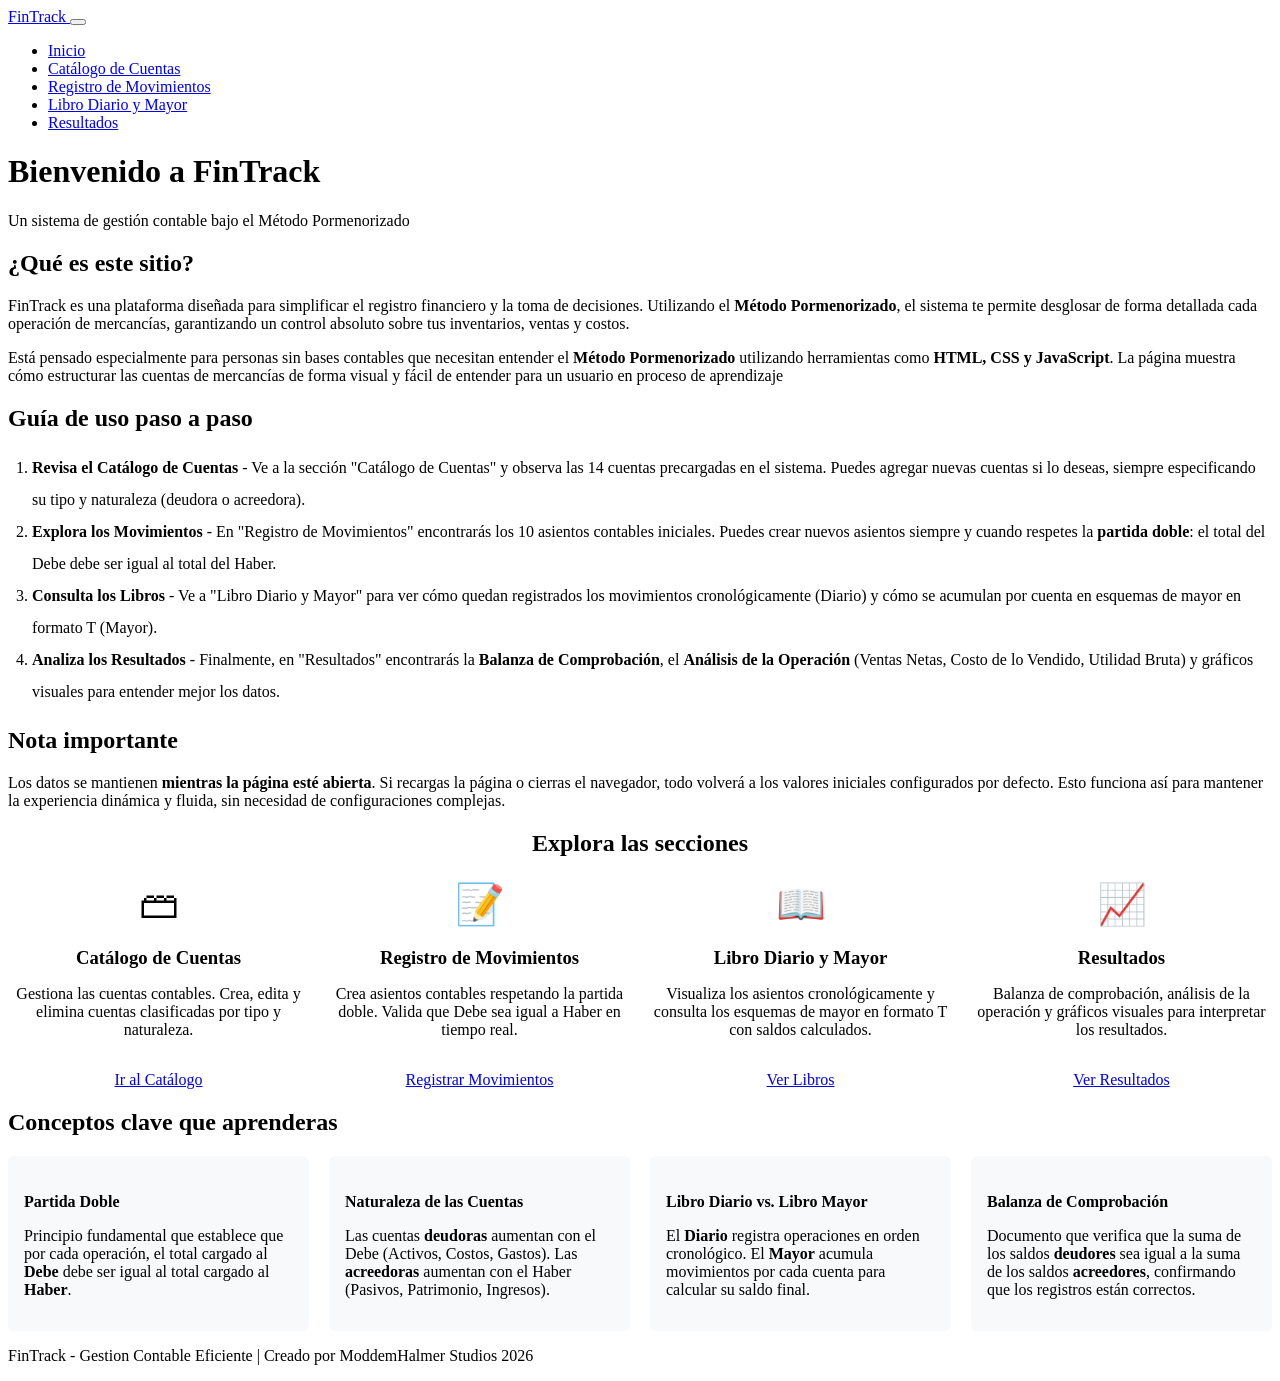
==== index.html @ 8441201b "ya lo puse mald brandon" ====
<!DOCTYPE html>
<html lang="es">
<head>
    <meta charset="UTF-8">
    <meta name="viewport" content="width=device-width, initial-scale=1.0">
    <title>FinTrack - Gestion Contable Eficiente</title>
    
    <!-- 
        Estilos base que se aplican a todas las páginas.
        principal.css contiene las variables de color, tipografía, navegación,
        botones, tablas, formularios y utilidades generales.
    -->
    <link rel="stylesheet" href="estilos/principal.css">
</head>
<body>
    
    <!-- 
        =============================================================================
        NAVEGACIÓN PRINCIPAL
        =============================================================================
        Barra fija en la parte superior. Se repite en todas las páginas.
        El enlace activo se resalta automáticamente con JavaScript.
    -->
    <nav class="navegacion-principal">
        <div class="contenedor-navegacion">
            <!-- Título o logo del sitio -->
            <a href="index.html" class="titulo-navegacion">
                FinTrack
            </a>
            
            <!-- Botón menú hamburguesa (solo visible en móviles) -->
            <button id="boton-menu-hamburguesa" class="boton-menu-hamburguesa" aria-label="Abrir menú de navegación">
                <span class="linea"></span>
                <span class="linea"></span>
                <span class="linea"></span>
            </button>
            
            <!-- Lista de enlaces a las secciones del sitio -->
            <ul id="lista-navegacion" class="lista-navegacion">
                <li class="elemento-navegacion">
                    <a href="index.html" class="enlace-navegacion">Inicio</a>
                </li>
                <li class="elemento-navegacion">
                    <a href="paginas/cuentas.html" class="enlace-navegacion">Catálogo de Cuentas</a>
                </li>
                <li class="elemento-navegacion">
                    <a href="paginas/movimientos.html" class="enlace-navegacion">Registro de Movimientos</a>
                </li>
                <li class="elemento-navegacion">
                    <a href="paginas/libros.html" class="enlace-navegacion">Libro Diario y Mayor</a>
                </li>
                <li class="elemento-navegacion">
                    <a href="paginas/resultados.html" class="enlace-navegacion">Resultados</a>
                </li>
            </ul>
        </div>
    </nav>
    
    <!-- 
        =============================================================================
        CONTENIDO PRINCIPAL
        =============================================================================
    -->
    <main class="contenido-principal">
        <div class="contenedor">
            
            <!-- 
                Encabezado de bienvenida con título y subtítulo descriptivo
            -->
            <header class="encabezado-pagina">
                <h1 class="titulo-principal">Bienvenido a FinTrack</h1>
                <p class="subtitulo-principal">Un sistema de gestión contable bajo el Método Pormenorizado</p>
            </header>
            
            <!-- 
                =============================================================================
                SECCIÓN: DESCRIPCIÓN DEL SITIO
                =============================================================================
                Explicamos qué es esta herramienta y para quién está pensada.
            -->
            <section class="tarjeta margen-inferior">
                <h2 class="titulo-tarjeta">¿Qué es este sitio?</h2>
                <p>
                    FinTrack es una plataforma diseñada para simplificar el registro financiero y la toma de decisiones.
                    Utilizando el <strong>Método Pormenorizado</strong>, el sistema te permite desglosar de forma detallada cada operación de mercancías,
                    garantizando un control absoluto sobre tus inventarios, ventas y costos.
                </p>
                <p style="margin-top: 12px;">
                    Está pensado especialmente para personas sin bases contables que necesitan entender el <strong>Método Pormenorizado</strong> utilizando herramientas como
                    <strong>HTML, CSS y JavaScript</strong>. La página muestra cómo estructurar las cuentas de mercancías de forma visual y fácil de entender para un usuario en proceso de aprendizaje
                </p>
            </section>
            
            <!-- 
                =============================================================================
                SECCIÓN: GUÍA DE USO PASO A PASO
                =============================================================================
                Instrucciones numeradas para que el estudiante sepa por dónde empezar.
            -->
            <section class="tarjeta margen-inferior">
                <h2 class="titulo-tarjeta">Guía de uso paso a paso</h2>
                
                <ol style="padding-left: 24px; line-height: 2;">
                    <li>
                        <strong>Revisa el Catálogo de Cuentas</strong> - Ve a la sección 
                        "Catálogo de Cuentas" y observa las 14 cuentas precargadas en el sistema. 
                        Puedes agregar nuevas cuentas si lo deseas, siempre especificando su tipo 
                        y naturaleza (deudora o acreedora).
                    </li>
                    <li>
                        <strong>Explora los Movimientos</strong> - En "Registro de Movimientos" 
                        encontrarás los 10 asientos contables iniciales. Puedes crear nuevos 
                        asientos siempre y cuando respetes la <strong>partida doble</strong>: 
                        el total del Debe debe ser igual al total del Haber.
                    </li>
                    <li>
                        <strong>Consulta los Libros</strong> - Ve a "Libro Diario y Mayor" para 
                        ver cómo quedan registrados los movimientos cronológicamente (Diario) y 
                        cómo se acumulan por cuenta en esquemas de mayor en formato T (Mayor).
                    </li>
                    <li>
                        <strong>Analiza los Resultados</strong> - Finalmente, en "Resultados" 
                        encontrarás la <strong>Balanza de Comprobación</strong>, el 
                        <strong>Análisis de la Operación</strong> (Ventas Netas, Costo de lo 
                        Vendido, Utilidad Bruta) y gráficos visuales para entender mejor los datos.
                    </li>
                </ol>
            </section>
            
            <!-- 
                =============================================================================
                SECCIÓN: NOTA IMPORTANTE
                =============================================================================
                Avisamos que los datos no se guardan permanentemente.
            -->
            <section class="tarjeta margen-inferior" style="border-left: 4px solid var(--color-acento);">
                <h2 class="titulo-tarjeta">Nota importante</h2>
                <p>
                    Los datos se mantienen <strong>mientras la página esté abierta</strong>. 
                    Si recargas la página o cierras el navegador, todo volverá a los valores 
                    iniciales configurados por defecto. Esto funciona así para mantener la 
                    experiencia dinámica y fluida, sin necesidad de configuraciones complejas.
                </p>
            </section>
            
            <!-- 
                =============================================================================
                SECCIÓN: TARJETAS INFORMATIVAS DE CADA SECCIÓN
                =============================================================================
                Cuatro tarjetas que resumen qué hace cada página del sitio.
                Usamos caracteres simples como "iconos" (no emojis).
            -->
            <section class="margen-inferior">
                <h2 class="titulo-tarjeta" style="text-align: center; margin-bottom: 24px;">Explora las secciones</h2>
                
                <div style="display: grid; grid-template-columns: repeat(auto-fit, minmax(260px, 1fr)); gap: 20px;">
                    
                    <!-- Tarjeta: Catálogo de Cuentas -->
                    <article class="tarjeta" style="text-align: center;">
                        <div style="font-size: 40px; color: var(--color-principal); margin-bottom: 12px;">
                            &#128451;
                        </div>
                        <h3 style="color: var(--color-principal); margin-bottom: 8px;">Catálogo de Cuentas</h3>
                        <p style="color: var(--texto-secundario); font-size: var(--tamano-pequeno);">
                            Gestiona las cuentas contables. Crea, edita y elimina cuentas 
                            clasificadas por tipo y naturaleza.
                        </p>
                        <a href="paginas/cuentas.html" class="boton boton-primario" style="margin-top: 16px; display: inline-block;">
                            Ir al Catálogo
                        </a>
                    </article>
                    
                    <!-- Tarjeta: Registro de Movimientos -->
                    <article class="tarjeta" style="text-align: center;">
                        <div style="font-size: 40px; color: var(--color-acento); margin-bottom: 12px;">
                            &#128221;
                        </div>
                        <h3 style="color: var(--color-principal); margin-bottom: 8px;">Registro de Movimientos</h3>
                        <p style="color: var(--texto-secundario); font-size: var(--tamano-pequeno);">
                            Crea asientos contables respetando la partida doble. 
                            Valida que Debe sea igual a Haber en tiempo real.
                        </p>
                        <a href="paginas/movimientos.html" class="boton boton-acento" style="margin-top: 16px; display: inline-block;">
                            Registrar Movimientos
                        </a>
                    </article>
                    
                    <!-- Tarjeta: Libro Diario y Mayor -->
                    <article class="tarjeta" style="text-align: center;">
                        <div style="font-size: 40px; color: var(--color-secundario); margin-bottom: 12px;">
                            &#128214;
                        </div>
                        <h3 style="color: var(--color-principal); margin-bottom: 8px;">Libro Diario y Mayor</h3>
                        <p style="color: var(--texto-secundario); font-size: var(--tamano-pequeno);">
                            Visualiza los asientos cronológicamente y consulta los 
                            esquemas de mayor en formato T con saldos calculados.
                        </p>
                        <a href="paginas/libros.html" class="boton boton-secundario" style="margin-top: 16px; display: inline-block;">
                            Ver Libros
                        </a>
                    </article>
                    
                    <!-- Tarjeta: Resultados -->
                    <article class="tarjeta" style="text-align: center;">
                        <div style="font-size: 40px; color: #9b59b6; margin-bottom: 12px;">
                            &#128200;
                        </div>
                        <h3 style="color: var(--color-principal); margin-bottom: 8px;">Resultados</h3>
                        <p style="color: var(--texto-secundario); font-size: var(--tamano-pequeno);">
                            Balanza de comprobación, análisis de la operación y 
                            gráficos visuales para interpretar los resultados.
                        </p>
                        <a href="paginas/resultados.html" class="boton boton-primario" style="margin-top: 16px; display: inline-block;">
                            Ver Resultados
                        </a>
                    </article>
                    
                </div>
            </section>
            
            <!-- 
                =============================================================================
                SECCIÓN: CONCEPTOS CLAVE
                =============================================================================
                Breve repaso de conceptos contables fundamentales.
            -->
            <section class="tarjeta margen-inferior">
                <h2 class="titulo-tarjeta">Conceptos clave que aprenderas</h2>
                
                <div style="display: grid; grid-template-columns: repeat(auto-fit, minmax(300px, 1fr)); gap: 20px; margin-top: 16px;">
                    
                    <div style="padding: 16px; background-color: #f8f9fa; border-radius: 6px;">
                        <h4 style="color: var(--color-principal); margin-bottom: 8px;">Partida Doble</h4>
                        <p style="font-size: var(--tamano-pequeno); color: var(--texto-secundario);">
                            Principio fundamental que establece que por cada operación, 
                            el total cargado al <strong>Debe</strong> debe ser igual al 
                            total cargado al <strong>Haber</strong>.
                        </p>
                    </div>
                    
                    <div style="padding: 16px; background-color: #f8f9fa; border-radius: 6px;">
                        <h4 style="color: var(--color-principal); margin-bottom: 8px;">Naturaleza de las Cuentas</h4>
                        <p style="font-size: var(--tamano-pequeno); color: var(--texto-secundario);">
                            Las cuentas <strong>deudoras</strong> aumentan con el Debe 
                            (Activos, Costos, Gastos). Las <strong>acreedoras</strong> aumentan 
                            con el Haber (Pasivos, Patrimonio, Ingresos).
                        </p>
                    </div>
                    
                    <div style="padding: 16px; background-color: #f8f9fa; border-radius: 6px;">
                        <h4 style="color: var(--color-principal); margin-bottom: 8px;">Libro Diario vs. Libro Mayor</h4>
                        <p style="font-size: var(--tamano-pequeno); color: var(--texto-secundario);">
                            El <strong>Diario</strong> registra operaciones en orden cronológico. 
                            El <strong>Mayor</strong> acumula movimientos por cada cuenta para 
                            calcular su saldo final.
                        </p>
                    </div>
                    
                    <div style="padding: 16px; background-color: #f8f9fa; border-radius: 6px;">
                        <h4 style="color: var(--color-principal); margin-bottom: 8px;">Balanza de Comprobación</h4>
                        <p style="font-size: var(--tamano-pequeno); color: var(--texto-secundario);">
                            Documento que verifica que la suma de los saldos <strong>deudores</strong> 
                            sea igual a la suma de los saldos <strong>acreedores</strong>, 
                            confirmando que los registros están correctos.
                        </p>
                    </div>
                    
                </div>
            </section>
            
        </div>
    </main>
    
    <!-- 
        =============================================================================
        PIE DE PÁGINA
        =============================================================================
        Se repite en todas las páginas. Muestra el año actual.
    -->
    <footer class="pie-pagina">
        <p class="texto-pie">
            FinTrack - Gestion Contable Eficiente
            | Creado por ModdemHalmer Studios
            <span id="anio-actual">2026</span>
        </p>
    </footer>
    
    <!-- 
        =============================================================================
        SCRIPTS
        =============================================================================
        Cargamos primero los datos, luego las funciones compartidas.
        En index.html no necesitamos scripts específicos de página.
    -->
    <script src="scripts/datos.js"></script>
    <script src="scripts/principal.js"></script>
    
    <!-- 
        Script inline para establecer el año actual en el pie de página.
        Es una funcionalidad simple que no amerita un archivo separado.
    -->
    <script>
        // Actualizamos el año en el pie de página automáticamente
        document.getElementById('anio-actual').textContent = new Date().getFullYear();
    </script>
    
</body>
</html>
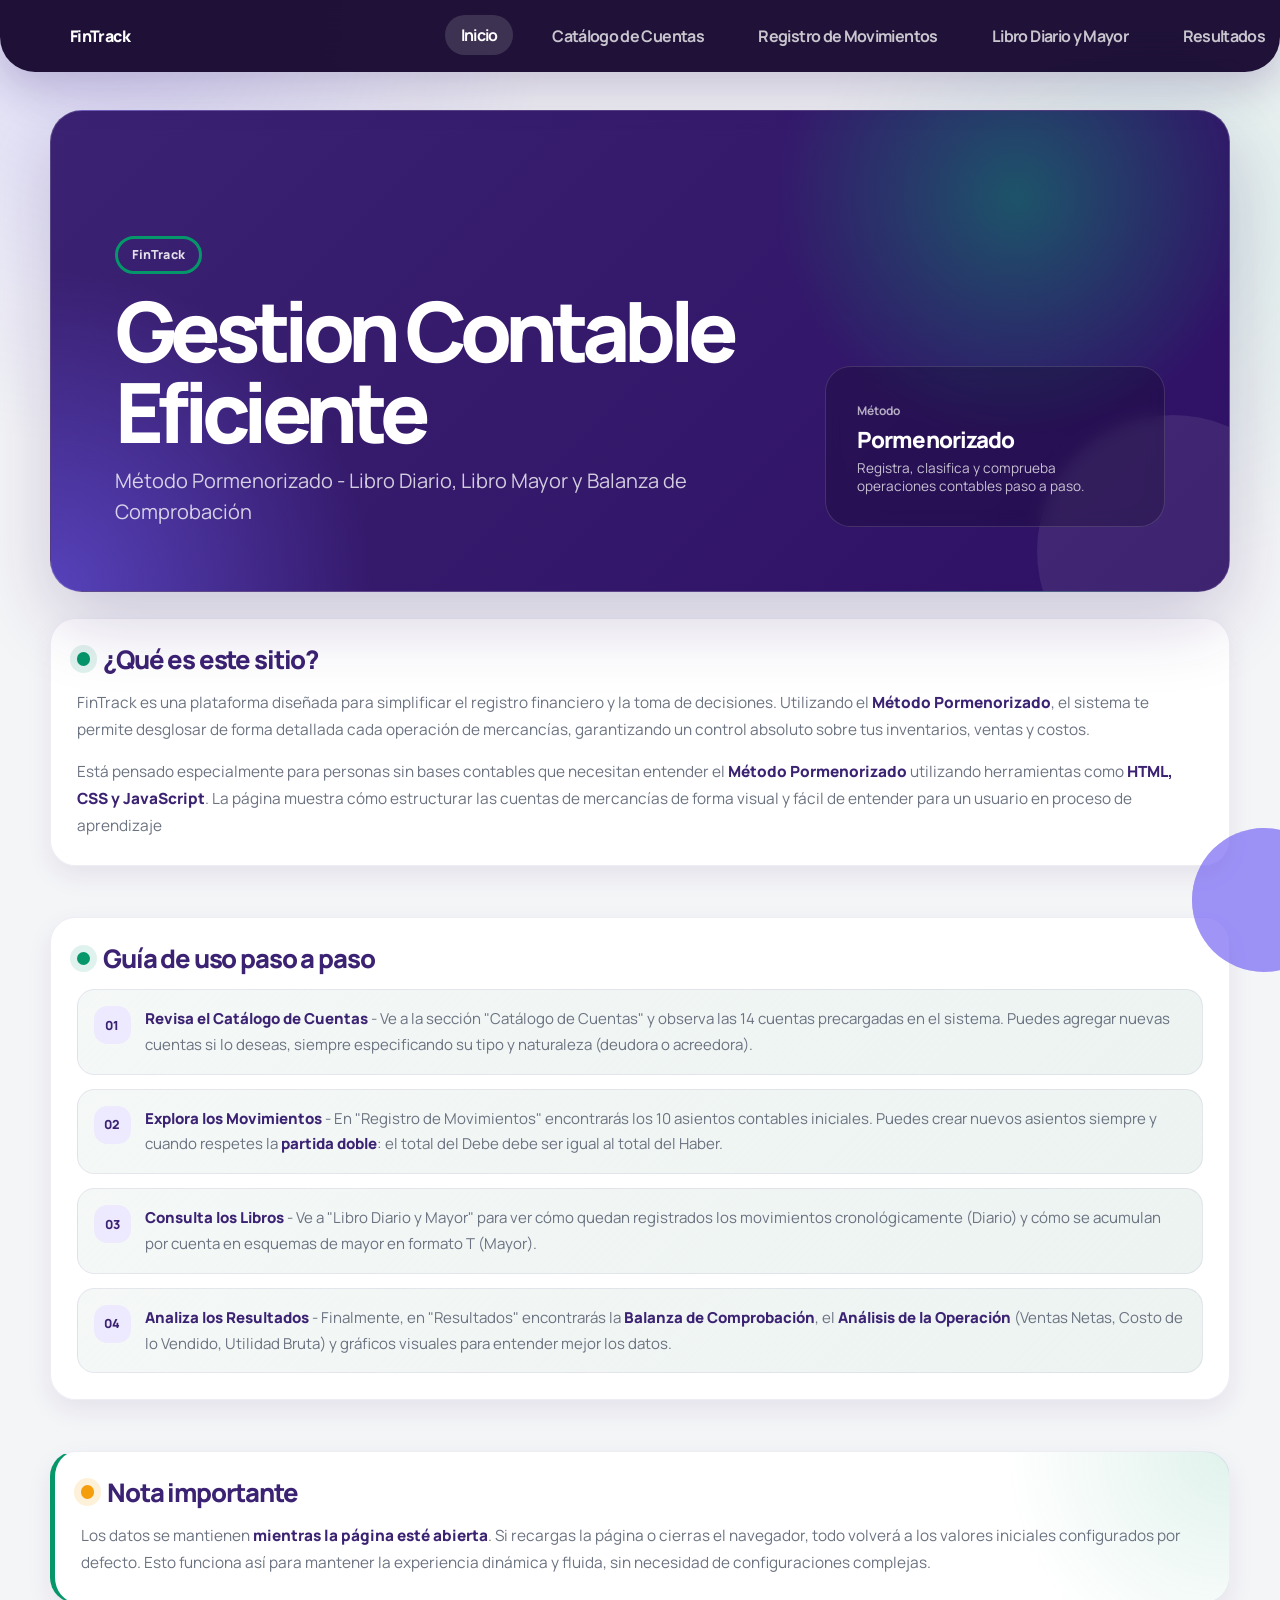
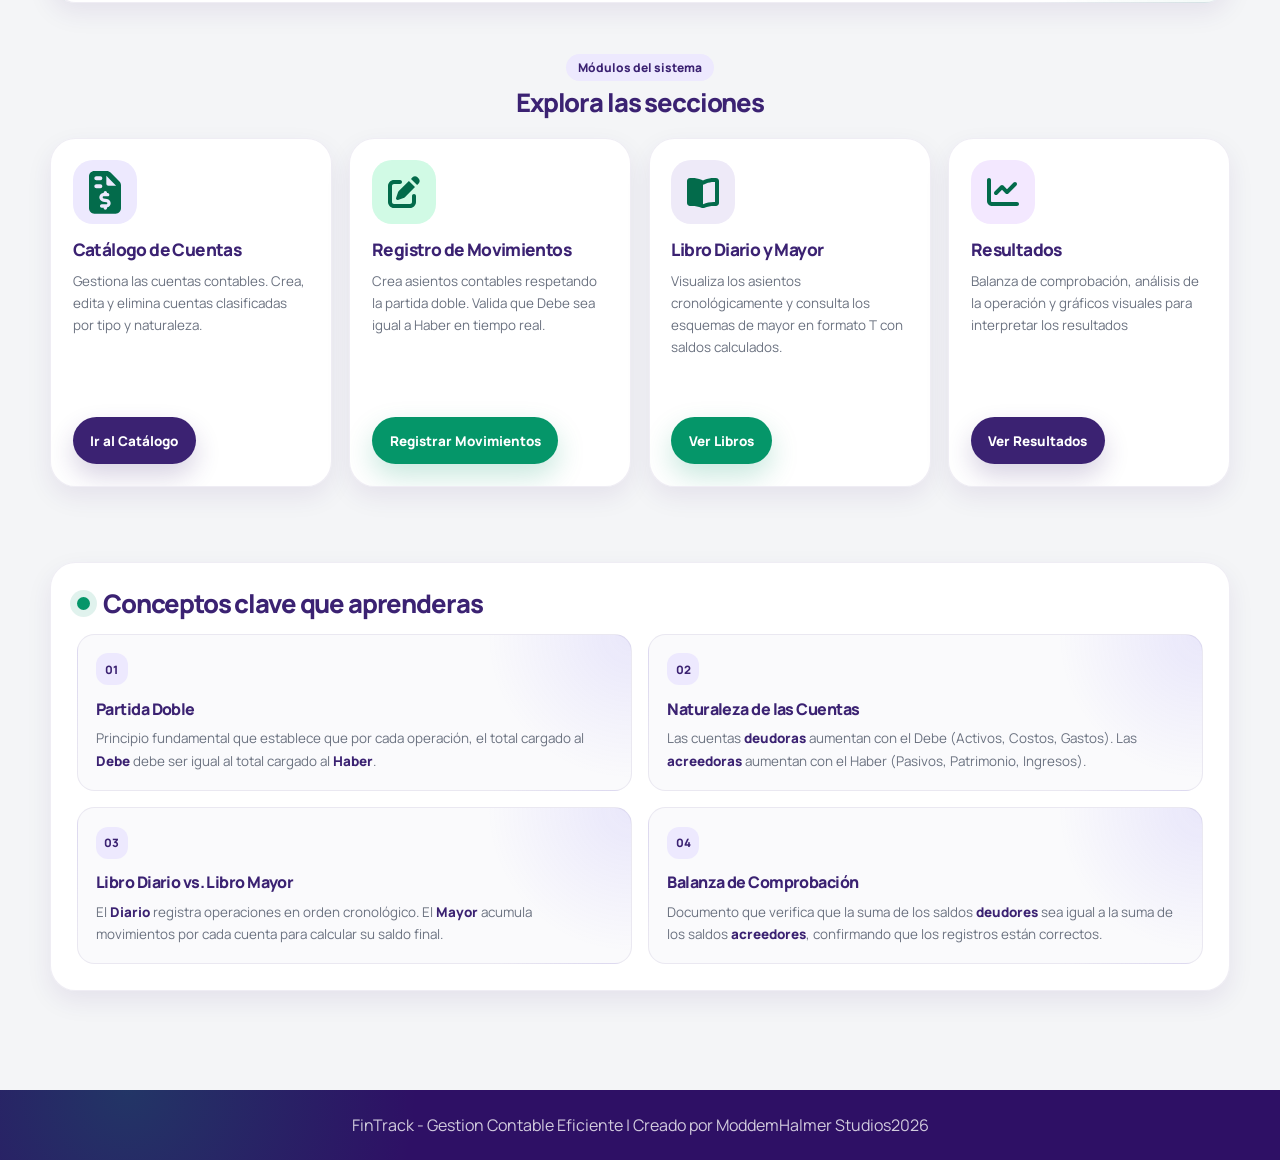
==== commit 591022c0: "arreglando coso" ====
--- a/index.html
+++ b/index.html
@@ -3,122 +3,127 @@
 <head>
     <meta charset="UTF-8">
     <meta name="viewport" content="width=device-width, initial-scale=1.0">
-    <title>FinTrack - Gestion Contable Eficiente</title>
-    
-    <!-- 
-        Estilos base que se aplican a todas las páginas.
-        principal.css contiene las variables de color, tipografía, navegación,
-        botones, tablas, formularios y utilidades generales.
-    -->
-    <link rel="stylesheet" href="estilos/principal.css">
+    <title>FinTrack - Método Pormenorizado</title>
+
+    <link rel="stylesheet" href="./src/styles/principal.css">
+    <link rel="stylesheet" href="./src/styles/index.css">
 </head>
+
 <body>
-    
-    <!-- 
-        =============================================================================
-        NAVEGACIÓN PRINCIPAL
-        =============================================================================
-        Barra fija en la parte superior. Se repite en todas las páginas.
-        El enlace activo se resalta automáticamente con JavaScript.
-    -->
-    <nav class="navegacion-principal">
-        <div class="contenedor-navegacion">
-            <!-- Título o logo del sitio -->
-            <a href="index.html" class="titulo-navegacion">
+    <nav class="navegacion-principal navegacion-principal--index">
+        <div class="contenedor-navegacion index-nav">
+            <a href="./index.html" class="titulo-navegacion index-nav">
                 FinTrack
             </a>
-            
-            <!-- Botón menú hamburguesa (solo visible en móviles) -->
-            <button id="boton-menu-hamburguesa" class="boton-menu-hamburguesa" aria-label="Abrir menú de navegación">
-                <span class="linea"></span>
-                <span class="linea"></span>
-                <span class="linea"></span>
+
+            <button
+                id="boton-menu-hamburguesa"
+                class="boton-menu-hamburguesa index-nav__toggle"
+                type="button"
+                aria-label="Abrir menú de navegación"
+            >
             </button>
-            
-            <!-- Lista de enlaces a las secciones del sitio -->
-            <ul id="lista-navegacion" class="lista-navegacion">
-                <li class="elemento-navegacion">
-                    <a href="index.html" class="enlace-navegacion">Inicio</a>
-                </li>
-                <li class="elemento-navegacion">
-                    <a href="paginas/cuentas.html" class="enlace-navegacion">Catálogo de Cuentas</a>
-                </li>
-                <li class="elemento-navegacion">
-                    <a href="paginas/movimientos.html" class="enlace-navegacion">Registro de Movimientos</a>
-                </li>
-                <li class="elemento-navegacion">
-                    <a href="paginas/libros.html" class="enlace-navegacion">Libro Diario y Mayor</a>
-                </li>
-                <li class="elemento-navegacion">
-                    <a href="paginas/resultados.html" class="enlace-navegacion">Resultados</a>
+
+            <ul id="lista-navegacion" class="lista-navegacion index-nav__list">
+                <li class="elemento-navegacion index-nav__item">
+                    <a href="./index.html" class="enlace-navegacion index-nav__link activo">Inicio</a>
+                </li>
+
+                <li class="elemento-navegacion index-nav__item">
+                    <a href="./src/pages/cuentas.html" class="enlace-navegacion index-nav__link">Catálogo de Cuentas</a>
+                </li>
+
+                <li class="elemento-navegacion index-nav__item">
+                    <a href="./src/pages/movimientos.html" class="enlace-navegacion index-nav__link">Registro de Movimientos</a>
+                </li>
+
+                <li class="elemento-navegacion index-nav__item">
+                    <a href="./src/pages/libros.html" class="enlace-navegacion index-nav__link">Libro Diario y Mayor</a>
+                </li>
+
+                <li class="elemento-navegacion index-nav__item">
+                    <a href="./src/pages/resultados.html" class="enlace-navegacion index-nav__link">Resultados</a>
                 </li>
             </ul>
         </div>
     </nav>
-    
-    <!-- 
-        =============================================================================
-        CONTENIDO PRINCIPAL
-        =============================================================================
-    -->
-    <main class="contenido-principal">
-        <div class="contenedor">
-            
-            <!-- 
-                Encabezado de bienvenida con título y subtítulo descriptivo
-            -->
-            <header class="encabezado-pagina">
-                <h1 class="titulo-principal">Bienvenido a FinTrack</h1>
-                <p class="subtitulo-principal">Un sistema de gestión contable bajo el Método Pormenorizado</p>
+    <!-- <nav class="navegacion-secundaria ">
+    </nav> -->
+
+    <main class="contenido-principal index-main">
+        <div class="contenedor index-container">
+
+            <header class="encabezado-pagina index-hero">
+                <div class="index-hero__content">
+                    <span class="index-hero__eyebrow">FinTrack</span>
+
+                    <h1 class="titulo-principal index-hero__title">
+                        Gestion Contable Eficiente
+                    </h1>
+
+                    <p class="subtitulo-principal index-hero__subtitle">
+                        Método Pormenorizado - Libro Diario, Libro Mayor y Balanza de Comprobación
+                    </p>
+                </div>
+
+                <aside class="index-hero__panel" aria-label="Resumen del sistema">
+                    <span class="index-hero__panel-label">Método</span>
+                    <strong class="index-hero__panel-title">Pormenorizado</strong>
+                    <p class="index-hero__panel-text">
+                        Registra, clasifica y comprueba operaciones contables paso a paso.
+                    </p>
+                </aside>
             </header>
-            
-            <!-- 
-                =============================================================================
-                SECCIÓN: DESCRIPCIÓN DEL SITIO
-                =============================================================================
-                Explicamos qué es esta herramienta y para quién está pensada.
-            -->
-            <section class="tarjeta margen-inferior">
-                <h2 class="titulo-tarjeta">¿Qué es este sitio?</h2>
-                <p>
-                    FinTrack es una plataforma diseñada para simplificar el registro financiero y la toma de decisiones.
-                    Utilizando el <strong>Método Pormenorizado</strong>, el sistema te permite desglosar de forma detallada cada operación de mercancías,
-                    garantizando un control absoluto sobre tus inventarios, ventas y costos.
-                </p>
-                <p style="margin-top: 12px;">
-                    Está pensado especialmente para personas sin bases contables que necesitan entender el <strong>Método Pormenorizado</strong> utilizando herramientas como
+
+            <section class="tarjeta margen-inferior index-card index-intro" aria-labelledby="titulo-intro">
+                <div class="index-card__header">
+                    <span class="index-card__marker"></span>
+                    <h2 id="titulo-intro" class="titulo-tarjeta index-card__title">¿Qué es este sitio?</h2>
+                </div>
+
+                <div class="index-card__body index-intro__body">
+                    <p class="index-text">
+                        FinTrack es una plataforma diseñada para simplificar el registro financiero y la toma de decisiones.
+                        Utilizando el <strong>Método Pormenorizado</strong>, el sistema te permite desglosar de forma detallada cada operación de mercancías,
+                        garantizando un control absoluto sobre tus inventarios, ventas y costos.
+                    </p>
+
+                    <p class="index-text index-text--spaced">
+                        Está pensado especialmente para personas sin bases contables que necesitan entender el <strong>Método Pormenorizado</strong> utilizando herramientas como
                     <strong>HTML, CSS y JavaScript</strong>. La página muestra cómo estructurar las cuentas de mercancías de forma visual y fácil de entender para un usuario en proceso de aprendizaje
-                </p>
-            </section>
-            
-            <!-- 
-                =============================================================================
-                SECCIÓN: GUÍA DE USO PASO A PASO
-                =============================================================================
-                Instrucciones numeradas para que el estudiante sepa por dónde empezar.
-            -->
-            <section class="tarjeta margen-inferior">
-                <h2 class="titulo-tarjeta">Guía de uso paso a paso</h2>
-                
-                <ol style="padding-left: 24px; line-height: 2;">
-                    <li>
+                    </p>
+                </div>
+            </section>
+
+            <section class="tarjeta margen-inferior index-card index-guide" aria-labelledby="titulo-guia">
+                <div class="index-card__header">
+                    <span class="index-card__marker"></span>
+                    <h2 id="titulo-guia" class="titulo-tarjeta index-card__title">Guía de uso paso a paso</h2>
+                </div>
+
+                <ol class="index-guide__list">
+                    <li class="index-guide__item">
                         <strong>Revisa el Catálogo de Cuentas</strong> - Ve a la sección 
                         "Catálogo de Cuentas" y observa las 14 cuentas precargadas en el sistema. 
                         Puedes agregar nuevas cuentas si lo deseas, siempre especificando su tipo 
                         y naturaleza (deudora o acreedora).
                     </li>
-                    <li>
+
+                    <li class="index-guide__item">
                         <strong>Explora los Movimientos</strong> - En "Registro de Movimientos" 
                         encontrarás los 10 asientos contables iniciales. Puedes crear nuevos 
                         asientos siempre y cuando respetes la <strong>partida doble</strong>: 
                         el total del Debe debe ser igual al total del Haber.
                     </li>
-                    <li>
+                    </li>
+
+                    <li class="index-guide__item">
                         <strong>Consulta los Libros</strong> - Ve a "Libro Diario y Mayor" para 
                         ver cómo quedan registrados los movimientos cronológicamente (Diario) y 
                         cómo se acumulan por cuenta en esquemas de mayor en formato T (Mayor).
                     </li>
-                    <li>
+
+                    <li class="index-guide__item">
                         <strong>Analiza los Resultados</strong> - Finalmente, en "Resultados" 
                         encontrarás la <strong>Balanza de Comprobación</strong>, el 
                         <strong>Análisis de la Operación</strong> (Ventas Netas, Costo de lo 
@@ -126,183 +131,171 @@
                     </li>
                 </ol>
             </section>
-            
-            <!-- 
-                =============================================================================
-                SECCIÓN: NOTA IMPORTANTE
-                =============================================================================
-                Avisamos que los datos no se guardan permanentemente.
-            -->
-            <section class="tarjeta margen-inferior" style="border-left: 4px solid var(--color-acento);">
-                <h2 class="titulo-tarjeta">Nota importante</h2>
-                <p>
+
+            <section class="tarjeta margen-inferior index-card index-note" aria-labelledby="titulo-nota">
+                <div class="index-card__header">
+                    <span class="index-card__marker index-card__marker--accent"></span>
+                    <h2 id="titulo-nota" class="titulo-tarjeta index-card__title">Nota importante</h2>
+                </div>
+
+                <p class="index-text">
                     Los datos se mantienen <strong>mientras la página esté abierta</strong>. 
                     Si recargas la página o cierras el navegador, todo volverá a los valores 
                     iniciales configurados por defecto. Esto funciona así para mantener la 
                     experiencia dinámica y fluida, sin necesidad de configuraciones complejas.
                 </p>
             </section>
-            
-            <!-- 
-                =============================================================================
-                SECCIÓN: TARJETAS INFORMATIVAS DE CADA SECCIÓN
-                =============================================================================
-                Cuatro tarjetas que resumen qué hace cada página del sitio.
-                Usamos caracteres simples como "iconos" (no emojis).
-            -->
-            <section class="margen-inferior">
-                <h2 class="titulo-tarjeta" style="text-align: center; margin-bottom: 24px;">Explora las secciones</h2>
-                
-                <div style="display: grid; grid-template-columns: repeat(auto-fit, minmax(260px, 1fr)); gap: 20px;">
-                    
-                    <!-- Tarjeta: Catálogo de Cuentas -->
-                    <article class="tarjeta" style="text-align: center;">
-                        <div style="font-size: 40px; color: var(--color-principal); margin-bottom: 12px;">
-                            &#128451;
+
+            <section class="margen-inferior index-section index-explore" aria-labelledby="titulo-explora">
+                <div class="index-section__header index-section__header--center">
+                    <span class="index-section__eyebrow">Módulos del sistema</span>
+                    <h2 id="titulo-explora" class="titulo-tarjeta index-section__title">Explora las secciones</h2>
+                </div>
+
+                <div class="index-explore__grid">
+                    <article class="tarjeta index-module-card index-module-card--cuentas">
+                        <div class="index-module-card__icon index-module-card__icon--purple">
+                            <svg xmlns="http://www.w3.org/2000/svg" viewBox="0 0 384 512"><path fill="#036b4b" d="M0 64C0 28.7 28.7 0 64 0L213.5 0c17 0 33.3 6.7 45.3 18.7L365.3 125.3c12 12 18.7 28.3 18.7 45.3L384 448c0 35.3-28.7 64-64 64L64 512c-35.3 0-64-28.7-64-64L0 64zm208-5.5l0 93.5c0 13.3 10.7 24 24 24L325.5 176 208 58.5zM64 88c0 13.3 10.7 24 24 24l48 0c13.3 0 24-10.7 24-24s-10.7-24-24-24L88 64C74.7 64 64 74.7 64 88zm0 96c0 13.3 10.7 24 24 24l48 0c13.3 0 24-10.7 24-24s-10.7-24-24-24l-48 0c-13.3 0-24 10.7-24 24zm112 76l0 4c-28.8 .3-52 23.7-52 52.5 0 25.7 18.5 47.6 43.9 51.8l41.7 7c6 1 10.4 6.2 10.4 12.3 0 6.9-5.6 12.5-12.5 12.5L152 400c-11 0-20 9-20 20s9 20 20 20l24 0 0 4c0 11 9 20 20 20s20-9 20-20l0-4.7c25-4.1 44-25.7 44-51.8 0-25.7-18.5-47.6-43.9-51.8l-41.7-7c-6-1-10.4-6.2-10.4-12.3 0-6.9 5.6-12.5 12.5-12.5l47.5 0c11 0 20-9 20-20s-9-20-20-20l-8 0 0-4c0-11-9-20-20-20s-20 9-20 20z"/></svg>                       
                         </div>
-                        <h3 style="color: var(--color-principal); margin-bottom: 8px;">Catálogo de Cuentas</h3>
-                        <p style="color: var(--texto-secundario); font-size: var(--tamano-pequeno);">
-                            Gestiona las cuentas contables. Crea, edita y elimina cuentas 
+                        <h3 class="index-module-card__title">Catálogo de Cuentas</h3>
+
+                        <p class="index-module-card__text">
+                            Gestiona las cuentas contables. Crea, edita y elimina cuentas
                             clasificadas por tipo y naturaleza.
                         </p>
-                        <a href="paginas/cuentas.html" class="boton boton-primario" style="margin-top: 16px; display: inline-block;">
+
+                        <a href="./src/pages/cuentas.html" class="boton boton-primario index-module-card__button">
                             Ir al Catálogo
                         </a>
                     </article>
-                    
-                    <!-- Tarjeta: Registro de Movimientos -->
-                    <article class="tarjeta" style="text-align: center;">
-                        <div style="font-size: 40px; color: var(--color-acento); margin-bottom: 12px;">
-                            &#128221;
+
+                    <article class="tarjeta index-module-card index-module-card--movimientos">
+                        <div class="index-module-card__icon index-module-card__icon--green">
+                           <svg xmlns="http://www.w3.org/2000/svg" viewBox="0 0 512 512"><<path fill="#036b4b" d="M471.6 21.7c-21.9-21.9-57.3-21.9-79.2 0L368 46.1 465.9 144 490.3 119.6c21.9-21.9 21.9-57.3 0-79.2L471.6 21.7zm-299.2 220c-6.1 6.1-10.8 13.6-13.5 21.9l-29.6 88.8c-2.9 8.6-.6 18.1 5.8 24.6s15.9 8.7 24.6 5.8l88.8-29.6c8.2-2.7 15.7-7.4 21.9-13.5L432 177.9 334.1 80 172.4 241.7zM96 64C43 64 0 107 0 160L0 416c0 53 43 96 96 96l256 0c53 0 96-43 96-96l0-96c0-17.7-14.3-32-32-32s-32 14.3-32 32l0 96c0 17.7-14.3 32-32 32L96 448c-17.7 0-32-14.3-32-32l0-256c0-17.7 14.3-32 32-32l96 0c17.7 0 32-14.3 32-32s-14.3-32-32-32L96 64z"/></svg>
                         </div>
-                        <h3 style="color: var(--color-principal); margin-bottom: 8px;">Registro de Movimientos</h3>
-                        <p style="color: var(--texto-secundario); font-size: var(--tamano-pequeno);">
-                            Crea asientos contables respetando la partida doble. 
+
+                        <h3 class="index-module-card__title">Registro de Movimientos</h3>
+
+                        <p class="index-module-card__text">
+                            Crea asientos contables respetando la partida doble.
                             Valida que Debe sea igual a Haber en tiempo real.
                         </p>
-                        <a href="paginas/movimientos.html" class="boton boton-acento" style="margin-top: 16px; display: inline-block;">
+
+                        <a href="./src/pages/movimientos.html" class="boton boton-acento index-module-card__button">
                             Registrar Movimientos
                         </a>
                     </article>
-                    
-                    <!-- Tarjeta: Libro Diario y Mayor -->
-                    <article class="tarjeta" style="text-align: center;">
-                        <div style="font-size: 40px; color: var(--color-secundario); margin-bottom: 12px;">
-                            &#128214;
+
+                    <article class="tarjeta index-module-card index-module-card--libros">
+                        <div class="index-module-card__icon index-module-card__icon--dark">
+                            <svg xmlns="http://www.w3.org/2000/svg" viewBox="0 0 512 512"><path fill="#036b4b" d="M256 141.3l0 309.3 .5-.2C311.1 427.7 369.7 416 428.8 416l19.2 0 0-320-19.2 0c-42.2 0-84.1 8.4-123.1 24.6-16.8 7-33.4 13.9-49.7 20.7zM230.9 61.5L256 72 281.1 61.5C327.9 42 378.1 32 428.8 32L464 32c26.5 0 48 21.5 48 48l0 352c0 26.5-21.5 48-48 48l-35.2 0c-50.7 0-100.9 10-147.7 29.5l-12.8 5.3c-7.9 3.3-16.7 3.3-24.6 0l-12.8-5.3C184.1 490 133.9 480 83.2 480L48 480c-26.5 0-48-21.5-48-48L0 80C0 53.5 21.5 32 48 32l35.2 0c50.7 0 100.9 10 147.7 29.5z"/></svg>
                         </div>
-                        <h3 style="color: var(--color-principal); margin-bottom: 8px;">Libro Diario y Mayor</h3>
-                        <p style="color: var(--texto-secundario); font-size: var(--tamano-pequeno);">
-                            Visualiza los asientos cronológicamente y consulta los 
+
+                        <h3 class="index-module-card__title">Libro Diario y Mayor</h3>
+
+                        <p class="index-module-card__text">
+                            Visualiza los asientos cronológicamente y consulta los
                             esquemas de mayor en formato T con saldos calculados.
                         </p>
-                        <a href="paginas/libros.html" class="boton boton-secundario" style="margin-top: 16px; display: inline-block;">
+
+                        <a href="./src/pages/libros.html" class="boton boton-secundario index-module-card__button">
                             Ver Libros
                         </a>
                     </article>
-                    
-                    <!-- Tarjeta: Resultados -->
-                    <article class="tarjeta" style="text-align: center;">
-                        <div style="font-size: 40px; color: #9b59b6; margin-bottom: 12px;">
-                            &#128200;
+
+                    <article class="tarjeta index-module-card index-module-card--resultados">
+                        <div class="index-module-card__icon index-module-card__icon--violet">
+                            <svg xmlns="http://www.w3.org/2000/svg" viewBox="0 0 512 512"><<path fill="#036b4b" d="M64 64c0-17.7-14.3-32-32-32S0 46.3 0 64L0 400c0 44.2 35.8 80 80 80l400 0c17.7 0 32-14.3 32-32s-14.3-32-32-32L80 416c-8.8 0-16-7.2-16-16L64 64zm406.6 86.6c12.5-12.5 12.5-32.8 0-45.3s-32.8-12.5-45.3 0L320 210.7 262.6 153.4c-12.5-12.5-32.8-12.5-45.3 0l-96 96c-12.5 12.5-12.5 32.8 0 45.3s32.8 12.5 45.3 0l73.4-73.4 57.4 57.4c12.5 12.5 32.8 12.5 45.3 0l128-128z"/></svg>
                         </div>
-                        <h3 style="color: var(--color-principal); margin-bottom: 8px;">Resultados</h3>
-                        <p style="color: var(--texto-secundario); font-size: var(--tamano-pequeno);">
-                            Balanza de comprobación, análisis de la operación y 
-                            gráficos visuales para interpretar los resultados.
-                        </p>
-                        <a href="paginas/resultados.html" class="boton boton-primario" style="margin-top: 16px; display: inline-block;">
+
+                        <h3 class="index-module-card__title">Resultados</h3>
+
+                        <p class="index-module-card__text">
+                            Balanza de comprobación, análisis de la operación y
+                            gráficos visuales para interpretar los resultados
+                        </p>
+
+                        <a href="./src/pages/resultados.html" class="boton boton-primario index-module-card__button">
                             Ver Resultados
                         </a>
                     </article>
-                    
-                </div>
-            </section>
-            
-            <!-- 
-                =============================================================================
-                SECCIÓN: CONCEPTOS CLAVE
-                =============================================================================
-                Breve repaso de conceptos contables fundamentales.
-            -->
-            <section class="tarjeta margen-inferior">
-                <h2 class="titulo-tarjeta">Conceptos clave que aprenderas</h2>
-                
-                <div style="display: grid; grid-template-columns: repeat(auto-fit, minmax(300px, 1fr)); gap: 20px; margin-top: 16px;">
-                    
-                    <div style="padding: 16px; background-color: #f8f9fa; border-radius: 6px;">
-                        <h4 style="color: var(--color-principal); margin-bottom: 8px;">Partida Doble</h4>
-                        <p style="font-size: var(--tamano-pequeno); color: var(--texto-secundario);">
-                            Principio fundamental que establece que por cada operación, 
-                            el total cargado al <strong>Debe</strong> debe ser igual al 
+                </div>
+            </section>
+
+            <section class="tarjeta margen-inferior index-card index-concepts" aria-labelledby="titulo-conceptos">
+                <div class="index-card__header">
+                    <span class="index-card__marker"></span>
+                    <h2 id="titulo-conceptos" class="titulo-tarjeta index-card__title">
+                        Conceptos clave que aprenderas
+                    </h2>
+                </div>
+
+                <div class="index-concepts__grid">
+                    <article class="index-concept-card">
+                        <span class="index-concept-card__tag">01</span>
+
+                        <h4 class="index-concept-card__title">Partida Doble</h4>
+
+                        <p class="index-concept-card__text">
+                            Principio fundamental que establece que por cada operación,
+                            el total cargado al <strong>Debe</strong> debe ser igual al
                             total cargado al <strong>Haber</strong>.
                         </p>
-                    </div>
-                    
-                    <div style="padding: 16px; background-color: #f8f9fa; border-radius: 6px;">
-                        <h4 style="color: var(--color-principal); margin-bottom: 8px;">Naturaleza de las Cuentas</h4>
-                        <p style="font-size: var(--tamano-pequeno); color: var(--texto-secundario);">
-                            Las cuentas <strong>deudoras</strong> aumentan con el Debe 
-                            (Activos, Costos, Gastos). Las <strong>acreedoras</strong> aumentan 
+                    </article>
+
+                    <article class="index-concept-card">
+                        <span class="index-concept-card__tag">02</span>
+
+                        <h4 class="index-concept-card__title">Naturaleza de las Cuentas</h4>
+
+                        <p class="index-concept-card__text">
+                            Las cuentas <strong>deudoras</strong> aumentan con el Debe
+                            (Activos, Costos, Gastos). Las <strong>acreedoras</strong> aumentan
                             con el Haber (Pasivos, Patrimonio, Ingresos).
                         </p>
-                    </div>
-                    
-                    <div style="padding: 16px; background-color: #f8f9fa; border-radius: 6px;">
-                        <h4 style="color: var(--color-principal); margin-bottom: 8px;">Libro Diario vs. Libro Mayor</h4>
-                        <p style="font-size: var(--tamano-pequeno); color: var(--texto-secundario);">
-                            El <strong>Diario</strong> registra operaciones en orden cronológico. 
-                            El <strong>Mayor</strong> acumula movimientos por cada cuenta para 
+                    </article>
+
+                    <article class="index-concept-card">
+                        <span class="index-concept-card__tag">03</span>
+
+                        <h4 class="index-concept-card__title">Libro Diario vs. Libro Mayor</h4>
+
+                        <p class="index-concept-card__text">
+                            El <strong>Diario</strong> registra operaciones en orden cronológico.
+                            El <strong>Mayor</strong> acumula movimientos por cada cuenta para
                             calcular su saldo final.
                         </p>
-                    </div>
-                    
-                    <div style="padding: 16px; background-color: #f8f9fa; border-radius: 6px;">
-                        <h4 style="color: var(--color-principal); margin-bottom: 8px;">Balanza de Comprobación</h4>
-                        <p style="font-size: var(--tamano-pequeno); color: var(--texto-secundario);">
-                            Documento que verifica que la suma de los saldos <strong>deudores</strong> 
-                            sea igual a la suma de los saldos <strong>acreedores</strong>, 
+                    </article>
+
+                    <article class="index-concept-card">
+                        <span class="index-concept-card__tag">04</span>
+
+                        <h4 class="index-concept-card__title">Balanza de Comprobación</h4>
+
+                        <p class="index-concept-card__text">
+                            Documento que verifica que la suma de los saldos <strong>deudores</strong>
+                            sea igual a la suma de los saldos <strong>acreedores</strong>,
                             confirmando que los registros están correctos.
                         </p>
-                    </div>
-                    
-                </div>
-            </section>
-            
+                    </article>
+                </div>
+            </section>
         </div>
     </main>
-    
-    <!-- 
-        =============================================================================
-        PIE DE PÁGINA
-        =============================================================================
-        Se repite en todas las páginas. Muestra el año actual.
-    -->
-    <footer class="pie-pagina">
-        <p class="texto-pie">
+
+    <footer class="pie-pagina index-footer">
+        <p class="texto-pie index-footer__text">
             FinTrack - Gestion Contable Eficiente
             | Creado por ModdemHalmer Studios
             <span id="anio-actual">2026</span>
         </p>
     </footer>
-    
-    <!-- 
-        =============================================================================
-        SCRIPTS
-        =============================================================================
-        Cargamos primero los datos, luego las funciones compartidas.
-        En index.html no necesitamos scripts específicos de página.
-    -->
+
     <script src="scripts/datos.js"></script>
     <script src="scripts/principal.js"></script>
-    
-    <!-- 
-        Script inline para establecer el año actual en el pie de página.
-        Es una funcionalidad simple que no amerita un archivo separado.
-    -->
+
     <script>
-        // Actualizamos el año en el pie de página automáticamente
         document.getElementById('anio-actual').textContent = new Date().getFullYear();
     </script>
-    
 </body>
-</html>
+</html>
--- a/src/styles/principal.css
+++ b/src/styles/principal.css
@@ -0,0 +1,748 @@
+@import url("https://fonts.googleapis.com/css2?family=Manrope:wght@400;500;600;700;800&display=swap");
+
+/* =========================================================
+   INDEX.CSS
+   Estilos específicos para index.html.
+   Cargar después de principal.css.
+========================================================= */
+
+:root {
+    --ft-purple-900: #2E1065;
+    --ft-purple-800: #3B2272;
+    --ft-purple-700: #4C2C91;
+    --ft-purple-600: #6D5DF2;
+    --ft-purple-100: #EDE9FE;
+
+    --ft-green-700: #047857;
+    --ft-green-600: #059669;
+    --ft-green-100: #D1FAE5;
+
+    --ft-red-600: #DC2626;
+    --ft-red-100: #FEE2E2;
+
+    --ft-orange-500: #F59E0B;
+    --ft-orange-100: #FEF3C7;
+
+    --ft-gray-950: #171327;
+    --ft-gray-700: #374151;
+    --ft-gray-500: #6B7280;
+    --ft-gray-300: #D1D5DB;
+    --ft-gray-200: #E5E7EB;
+    --ft-gray-100: #F4F5F7;
+    --ft-white: #FFFFFF;
+
+    --ft-font: "Manrope", system-ui, -apple-system, BlinkMacSystemFont, "Segoe UI", sans-serif;
+
+    --ft-radius-sm: 0.75rem;
+    --ft-radius-md: 1.1rem;
+    --ft-radius-lg: 1.6rem;
+    --ft-radius-xl: 2rem;
+
+    --ft-shadow-sm: 0 10px 26px rgba(46, 16, 101, 0.08);
+    --ft-shadow-md: 0 18px 48px rgba(46, 16, 101, 0.14);
+    --ft-shadow-lg: 0 28px 76px rgba(46, 16, 101, 0.20);
+
+    --color-principal: var(--ft-purple-800);
+    --color-principal-oscuro: var(--ft-purple-900);
+    --color-secundario: var(--ft-green-600);
+    --color-acento: var(--ft-green-600);
+    --color-error: var(--ft-red-600);
+    --color-exito: var(--ft-green-600);
+    --fondo-pagina: var(--ft-gray-100);
+    --fondo-tarjeta: var(--ft-white);
+    --texto-principal: var(--ft-gray-950);
+    --texto-secundario: var(--ft-gray-500);
+    --texto-claro: var(--ft-white);
+    --color-borde: var(--ft-gray-200);
+    --color-borde-hover: var(--ft-purple-600);
+    --fuente-principal: var(--ft-font);
+
+    --separation-card-xs: 2.4rem;
+    --separation-card-md: 3.2rem;
+}
+
+/* =========================================================
+   BASE
+========================================================= */
+
+body {
+    font-family: var(--ft-font);
+    background:
+        radial-gradient(circle at 8% 0%, rgba(109, 93, 242, 0.18), transparent 28rem),
+        radial-gradient(circle at 90% 8%, rgba(5, 150, 105, 0.10), transparent 22rem),
+        var(--ft-gray-100);
+    color: var(--ft-gray-950);
+}
+
+* {
+    margin: 0;
+    padding: 0;
+}
+
+.index-main {
+    padding: 2.4rem 1rem 3rem;
+}
+
+.index-container {
+    width: min(100%, 1180px);
+    max-width: 1180px;
+    margin-inline: auto;
+}
+
+strong {
+    color: var(--ft-purple-800);
+    font-weight: 800;
+}
+
+/* =========================================================
+   NAVBAR INDEX
+========================================================= */
+.navegacion-principal--index {
+    position: sticky;
+    top: 0;
+    left: 0;
+    z-index: 999;
+    width: 100%;
+    min-height: 4.5rem;
+    display: flex;
+    align-items: center;
+    border-radius: 0 0 35px 35px;
+    background: rgba(22, 8, 47, 0.96);
+    backdrop-filter: blur(19px);
+    box-shadow: 0 16px 42px rgba(46, 16, 101, 0.22);
+}
+
+/* .navegacion-secundaria {
+    margin: 0;
+    position: relative;
+    top: 0;
+    z-index: 800;
+    min-height: 5.5rem;
+    background: rgba(54, 20, 118, 0.96);
+    border-radius: 0 0 35px 35px;
+} */
+
+.index-nav {
+    width: min(100%, 1180px);
+    min-height: 4.5rem;
+    margin: 0 auto;
+    padding: 0 1.25rem;
+    display: flex;
+    align-items: center;
+    justify-content: space-between;
+    gap: 2rem;
+}
+
+.index-nav {
+    display: inline-flex;
+    align-items: center;
+    gap: 0.65rem;
+    flex: 0 0 auto;
+    color: var(--ft-white);
+    text-decoration: none;
+    font-size: 1rem;
+    font-weight: 800;
+    line-height: 1;
+    letter-spacing: -0.04em
+}
+
+.index-nav::before {
+    display: none;
+}
+
+.index-nav__list {
+    list-style: none;
+    display: flex;
+    align-items: center;
+    justify-content: flex-end;
+    gap: 1.5rem;
+    margin: 0;
+    padding: 0;
+    flex: 1 1 auto;
+    min-width: 0;
+}
+
+.index-nav__item {
+    display: flex;
+    align-items: center;
+    flex: 0 0 auto;
+}
+
+.index-nav__link {
+    min-height: 2.45rem;
+    display: inline-flex;
+    align-items: center;
+    justify-content: center;
+    padding: 0 0.95rem;
+    border-radius: 999px;
+    color: rgba(255, 255, 255, 0.76);
+    text-decoration: none;
+    font-size: 1rem;
+    font-weight: 700;
+    line-height: 1;
+    white-space: nowrap;
+    transition:
+        background 180ms ease,
+        color 180ms ease,
+        transform 180ms ease;
+}
+
+.index-nav__link:hover,
+.index-nav__link.activo {
+    color: var(--ft-white);
+    background: rgba(255, 255, 255, 0.14);
+    transform: translateY(-1px);
+}
+
+.index-nav__toggle {
+    display: none;
+    width: 2.45rem;
+    height: 2.45rem;
+    flex: 0 0 auto;
+    border: 0;
+    border-radius: 0.8rem;
+    background: rgba(255, 255, 255, 0.12);
+    cursor: pointer;
+}
+
+.index-nav__toggle .linea {
+    display: block;
+    width: 1.25rem;
+    height: 2px;
+    margin: 4px auto;
+    border-radius: 999px;
+    background: var(--ft-white);
+}
+
+
+
+/* =========================================================
+   HERO
+========================================================= */
+
+.index-hero {
+    position: relative;
+    overflow: hidden;
+    min-height: 22rem;
+    display: grid;
+    grid-template-columns: minmax(0, 1fr) minmax(260px, 340px);
+    align-items: end;
+    gap: 2rem;
+    padding: clamp(2rem, 5vw, 4.4rem);
+    margin-bottom: 1.6rem;
+    border-radius: var(--ft-radius-xl);
+    border: 1px solid rgba(255, 255, 255, 0.18);
+    background:
+        radial-gradient(circle at 82% 18%, rgba(5, 150, 105, 0.48), transparent 15rem),
+        radial-gradient(circle at 0% 100%, rgba(109, 93, 242, 0.58), transparent 20rem),
+        linear-gradient(135deg, var(--ft-purple-800), var(--ft-purple-900));
+    color: var(--ft-white);
+    box-shadow: var(--ft-shadow-lg);
+    text-align: left;
+}
+
+.index-hero::before {
+    content: "";
+    position: absolute;
+    inset: auto -5rem -6rem auto;
+    width: 17rem;
+    height: 17rem;
+    border-radius: 50%;
+    background: rgba(255, 255, 255, 0.08);
+}
+
+.index-hero__content {
+    position: relative;
+    z-index: 1;
+}
+
+.index-hero__eyebrow {
+    width: fit-content;
+    display: inline-flex;
+    margin-bottom: 1rem;
+    padding: 0.45rem 0.85rem;
+    border-radius: 999px;
+    /* background: rgba(255, 255, 255, 0.12); */
+    border: 3.5px solid var(--ft-green-600);
+    color: rgba(255, 255, 255, 0.86); 
+    font-size: 0.78rem;
+    font-weight: 800;
+    letter-spacing: 0.03em;
+}
+
+.index-hero__title {
+    max-width: 780px;
+    margin-bottom: 0.8rem;
+    color: var(--ft-white);
+    font-size: clamp(2.6rem, 7vw, 5.2rem);
+    font-weight: 800;
+    line-height: 0.98;
+    letter-spacing: -0.08em;
+}
+
+.index-hero__subtitle {
+    max-width: 760px;
+    color: rgba(255, 255, 255, 0.78);
+    font-size: clamp(1rem, 1.7vw, 1.25rem);
+    line-height: 1.55;
+}
+
+.index-hero__panel {
+    position: relative;
+    z-index: 1;
+    padding: 2rem;
+    border-radius: var(--ft-radius-lg);
+    background: rgba(3, 3, 3, 0.20);
+    backdrop-filter: blur(8px);
+    box-shadow: inset 0 0 0 1px rgba(255, 255, 255, 0.14);
+}
+
+.index-hero__panel-label {
+    color: rgba(255, 255, 255, 0.66);
+    font-size: 0.75rem;
+    font-weight: 700;
+}
+
+.index-hero__panel-title {
+    display: block;
+    margin-block: 0.25rem;
+    color: var(--ft-white);
+    font-size: 1.4rem;
+    letter-spacing: -0.04em;
+}
+
+.index-hero__panel-text {
+    color: rgba(255, 255, 255, 0.74);
+    font-size: 0.85rem;
+}
+
+/* =========================================================
+   CARD SYSTEM
+========================================================= */
+.tarjeta {
+    display: block;
+    margin-bottom: var(--separation-card-md);
+}
+.index-card,
+.index-module-card,
+.tarjeta {
+    border: 1px solid rgba(59, 34, 114, 0.08);
+    border-radius: var(--ft-radius-lg);
+    background: rgba(255, 255, 255, 0.94);
+    box-shadow: var(--ft-shadow-sm);
+    transition: transform 180ms ease, box-shadow 180ms ease, border-color 180ms ease;
+}
+
+.index-card:hover,
+.index-module-card:hover {
+    transform: translateY(-3px);
+    border-color: rgba(109, 93, 242, 0.22);
+    box-shadow: var(--ft-shadow-md);
+    border: 2px solid var(--ft-green-700)
+}
+
+.index-card {
+    padding: clamp(1.25rem, 2vw, 2rem);
+}
+
+.index-card__header {
+    display: flex;
+    align-items: center;
+    gap: 0.8rem;
+    margin-bottom: 1rem;
+}
+
+.index-card__marker {
+    width: 0.85rem;
+    height: 0.85rem;
+    flex: 0 0 auto;
+    border-radius: 50%;
+    background: var(--ft-green-600);
+    box-shadow: 0 0 0 7px rgba(5, 150, 105, 0.12);
+}
+
+.index-card__marker--accent {
+    background: var(--ft-orange-500);
+    box-shadow: 0 0 0 7px rgba(245, 158, 11, 0.15);
+}
+
+.index-card__title,
+.index-section__title,
+.titulo-tarjeta {
+    margin: 0;
+    padding: 0;
+    border: 0;
+    color: var(--ft-purple-800);
+    font-size: clamp(1.22rem, 2vw, 1.65rem);
+    font-weight: 800;
+    line-height: 1.15;
+    letter-spacing: -0.045em;
+}
+
+.index-card__title::before,
+.index-section__title::before {
+    display: none;
+}
+
+.index-text {
+    color: var(--ft-gray-500);
+    font-size: 0.96rem;
+    line-height: 1.75;
+}
+
+.index-text--spaced {
+    margin-top: 0.95rem;
+}
+
+/* =========================================================
+   GUIDE
+========================================================= */
+
+.index-guide__list {
+    list-style: none;
+    counter-reset: index-step;
+    display: grid;
+    gap: 0.9rem;
+    padding: 0;
+}
+
+.index-guide__item {
+    counter-increment: index-step;
+    position: relative;
+    padding: 1rem 1rem 1rem 4.2rem;
+    border-radius: var(--ft-radius-md);
+    border: 1px solid rgba(59, 34, 114, 0.08);
+    background: linear-gradient(135deg, #e7efed70, #ecf3f1);
+    color: var(--ft-gray-500);
+    font-size: 0.94rem;
+    line-height: 1.7;
+}
+
+.index-guide__item::before {
+    content: counter(index-step, decimal-leading-zero);
+    position: absolute;
+    left: 1rem;
+    top: 1rem;
+    width: 2.35rem;
+    height: 2.35rem;
+    display: grid;
+    place-items: center;
+    border-radius: 0.85rem;
+    background: var(--ft-purple-100);
+    color: var(--ft-purple-800);
+    font-size: 0.78rem;
+    font-weight: 800;
+}
+
+/* =========================================================
+   NOTE
+========================================================= */
+
+.index-note {
+    border-left: 0.35rem solid var(--ft-green-600);
+    background:
+        radial-gradient(circle at 100% 0%, rgba(5, 150, 105, 0.12), transparent 14rem),
+        rgba(255, 255, 255, 0.96);
+}
+
+/* =========================================================
+   SECTIONS HEADER
+========================================================= */
+
+.index-section {
+    margin-bottom: 1.5rem;
+}
+
+.index-section__header {
+    margin-bottom: 1.25rem;
+}
+
+.index-section__header--center {
+    text-align: center;
+}
+
+.index-section__eyebrow {
+    display: inline-flex;
+    margin-bottom: 0.45rem;
+    padding: 0.3rem 0.75rem;
+    border-radius: 999px;
+    background: var(--ft-purple-100);
+    color: var(--ft-purple-800);
+    font-size: 0.75rem;
+    font-weight: 800;
+}
+
+/* =========================================================
+   MODULE CARDS
+========================================================= */
+
+.index-explore__grid {
+    display: grid;
+    grid-template-columns: repeat(4, minmax(0, 1fr));
+    gap: 1.1rem;
+}
+
+.index-module-card {
+    min-height: 19rem;
+    display: flex;
+    flex-direction: column;
+    align-items: flex-start;
+    padding: 1.35rem;
+    overflow: hidden;
+}
+
+.index-module-card::after {
+    content: "";
+    position: absolute;
+    right: -3.5rem;
+    bottom: -4.5rem;
+    width: 9rem;
+    height: 9rem;
+    border-radius: 50%;
+    background: rgba(108, 93, 242, 0.231);
+}
+
+.index-module-card__icon {
+    width: 4rem;
+    height: 4rem;
+    display: grid;
+    place-items: center;
+    margin-bottom: 1rem;
+    border-radius: 1.25rem;
+    font-size: 2.1rem;
+}
+
+.index-module-card__icon svg {
+    width: 50%
+}
+
+.index-module-card__icon--purple {
+    color: var(--ft-purple-800);
+    background: var(--ft-purple-100);
+}
+
+.index-module-card__icon--green {
+    color: var(--ft-green-600);
+    background: var(--ft-green-100);
+}
+
+.index-module-card__icon--dark {
+    color: var(--ft-purple-900);
+    background: #EEEAF8;
+}
+
+.index-module-card__icon--violet {
+    color: var(--ft-purple-600);
+    background: #F3E8FF;
+}
+
+.index-module-card__title {
+    margin-bottom: 0.55rem;
+    color: var(--ft-purple-800);
+    font-size: 1.08rem;
+    font-weight: 800;
+    line-height: 1.2;
+    letter-spacing: -0.035em;
+}
+
+.index-module-card__text {
+    flex: 1;
+    color: var(--ft-gray-500);
+    font-size: 0.84rem;
+    line-height: 1.65;
+}
+
+.index-module-card__button {
+    position: relative;
+    z-index: 1;
+    margin-top: 1.15rem;
+}
+
+/* =========================================================
+   CONCEPTS
+========================================================= */
+
+.index-concepts__grid {
+    display: grid;
+    grid-template-columns: repeat(2, minmax(0, 1fr));
+    gap: 1rem;
+}
+
+.index-concept-card {
+    padding: 1.15rem;
+    border: 1px solid rgba(59, 34, 114, 0.08);
+    border-radius: var(--ft-radius-md);
+    background:
+        radial-gradient(circle at 100% 0%, rgba(109, 93, 242, 0.12), transparent 9rem),
+        #FAFAFC;
+}
+
+.index-concept-card__tag {
+    display: inline-grid;
+    place-items: center;
+    width: 2rem;
+    height: 2rem;
+    margin-bottom: 0.8rem;
+    border-radius: 0.75rem;
+    background: var(--ft-purple-100);
+    color: var(--ft-purple-800);
+    font-size: 0.72rem;
+    font-weight: 800;
+}
+
+.index-concept-card__title {
+    margin-bottom: 0.45rem;
+    color: var(--ft-purple-800);
+    font-size: 1rem;
+    font-weight: 800;
+    letter-spacing: -0.035em;
+}
+
+.index-concept-card__text {
+    color: var(--ft-gray-500);
+    font-size: 0.84rem;
+    line-height: 1.65;
+}
+
+/* =========================================================
+   BUTTONS ON INDEX
+========================================================= */
+
+.index-page .boton,
+.index-module-card .boton {
+    display: inline-flex;
+    align-items: center;
+    justify-content: center;
+    min-height: 1.55rem;
+    padding: 0.7rem 1.1rem;
+    border-radius: 999px;
+    border: 0;
+    font-family: var(--ft-font);
+    font-size: 0.84rem;
+    font-weight: 800;
+    text-decoration: none;
+    cursor: pointer;
+    transition: transform 180ms ease, box-shadow 180ms ease, background 180ms ease;
+}
+
+.index-page .boton:hover,
+.index-module-card .boton:hover {
+    transform: translateY(-2px);
+}
+
+.index-page .boton-primario,
+.index-module-card .boton-primario {
+    background: var(--ft-purple-800);
+    color: var(--ft-white);
+    box-shadow: 0 12px 26px rgba(59, 34, 114, 0.20);
+}
+
+.index-page .boton-primario:hover,
+.index-module-card .boton-primario:hover {
+    background: var(--ft-purple-900);
+}
+
+.index-page .boton-secundario,
+.index-page .boton-acento,
+.index-module-card .boton-secundario,
+.index-module-card .boton-acento {
+    background: var(--ft-green-600);
+    color: var(--ft-white);
+    box-shadow: 0 12px 28px rgba(5, 150, 105, 0.22);
+}
+
+.index-page .boton-secundario:hover,
+.index-page .boton-acento:hover,
+.index-module-card .boton-secundario:hover,
+.index-module-card .boton-acento:hover {
+    background: var(--ft-green-700);
+}
+
+/* =========================================================
+   FOOTER
+========================================================= */
+
+.index-footer {
+    padding: 1.5rem;
+    background:
+        radial-gradient(circle at 10% 0%, rgba(5, 150, 105, 0.28), transparent 18rem),
+        var(--ft-purple-900);
+    color: var(--ft-white);
+    align-items: center;
+    
+}
+
+.index-footer__text {
+    display: flex;
+    justify-content: center;
+    color: rgba(255, 255, 255, 0.78);
+}
+
+/* =========================================================
+   RESPONSIVE
+========================================================= */
+
+@media screen and (max-width: 1000px) {
+    .index-hero {
+        grid-template-columns: 1fr;
+    }
+
+    .index-explore__grid {
+        grid-template-columns: repeat(2, minmax(0, 1fr));
+    }
+
+    .index-concepts__grid {
+        grid-template-columns: 1fr;
+    }
+}
+
+@media screen and (max-width: 768px) {
+    .index-nav__list {
+        background: var(--ft-purple-900);
+    }
+
+    .index-nav__link {
+        border-radius: 0;
+    }
+
+    .index-hero__title {
+        font-size: 2.55rem;
+    }
+
+    .index-explore__grid {
+        grid-template-columns: 1fr;
+    }
+}
+
+@media screen and (max-width: 520px) {
+    .index-main {
+        padding-inline: 0.8rem;
+    }
+
+    .index-hero {
+        padding: 1.4rem;
+        border-radius: var(--ft-radius-lg);
+    }
+
+    .index-card {
+        padding: 1.1rem;
+    }
+
+    .index-guide__item {
+        padding: 1rem;
+    }
+
+    .index-guide__item::before {
+        position: static;
+        margin-bottom: 0.75rem;
+    }
+
+    .index-module-card {
+        min-height: auto;
+    }
+
+    .index-page .boton,
+    .index-module-card .boton {
+        width: 100%;
+    }
+}
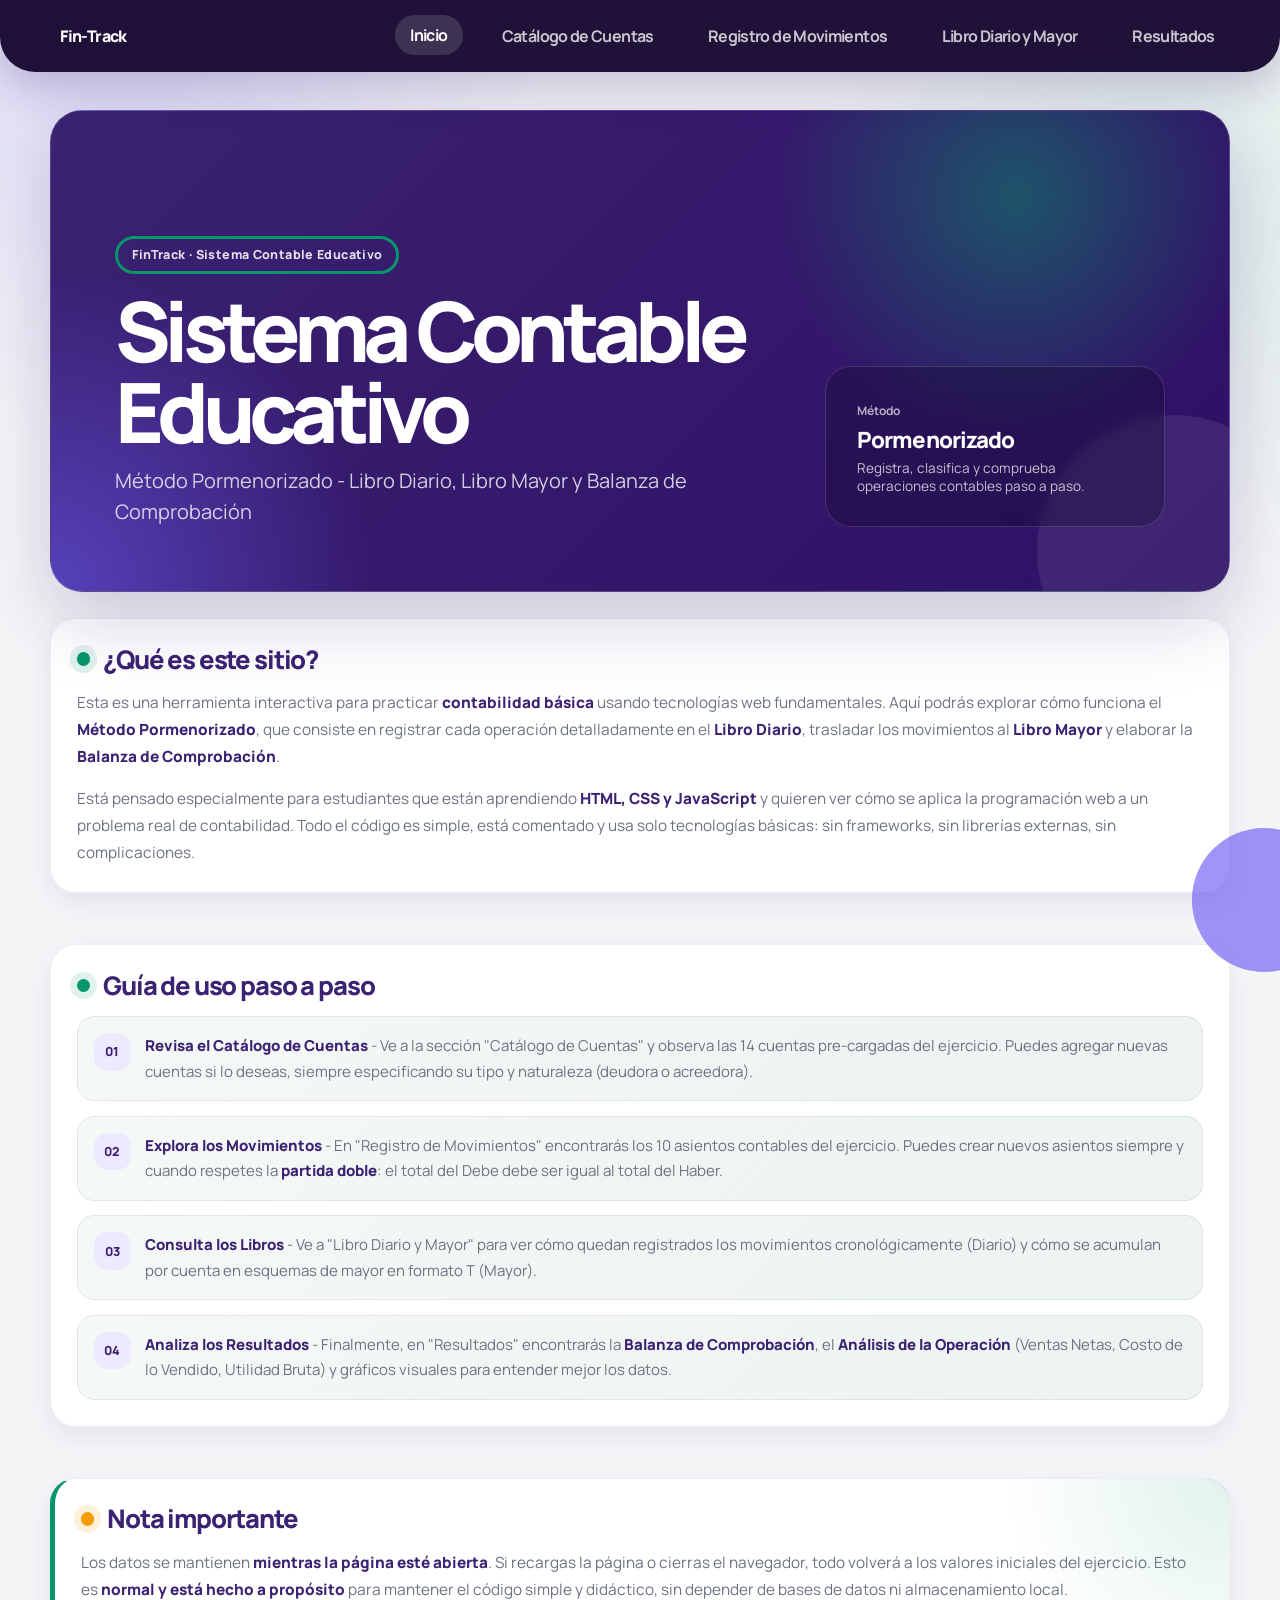
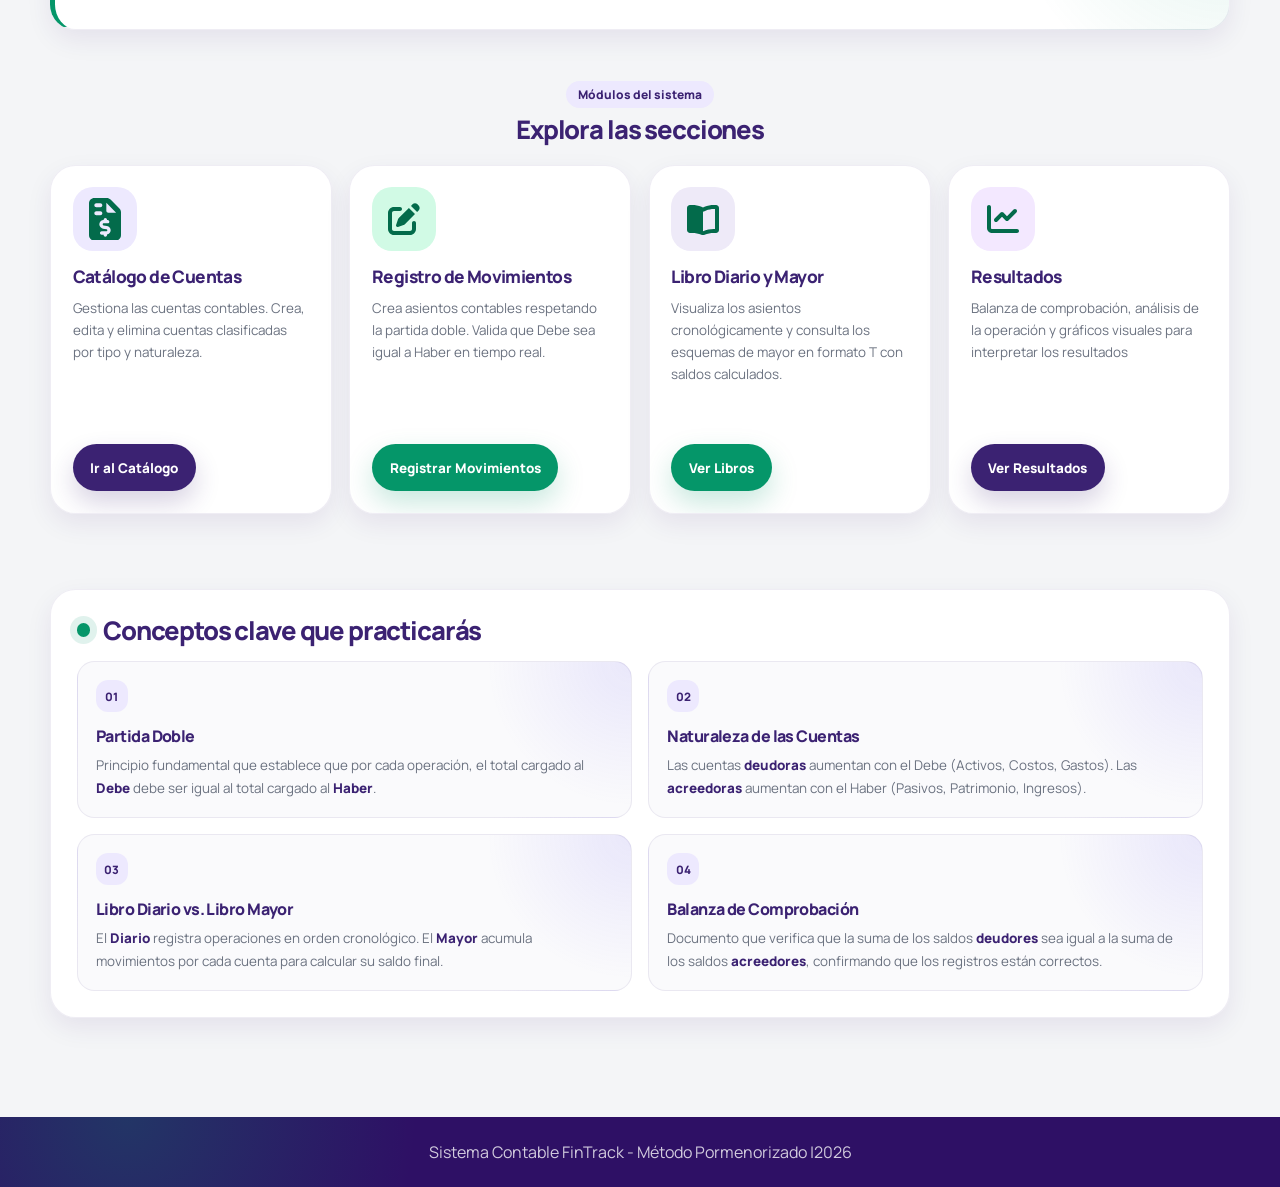
==== commit 0189f678: "integración final del apartado visual" ====
--- a/index.html
+++ b/index.html
@@ -3,7 +3,7 @@
 <head>
     <meta charset="UTF-8">
     <meta name="viewport" content="width=device-width, initial-scale=1.0">
-    <title>FinTrack - Método Pormenorizado</title>
+    <title>Sistema Contable Educativo - Método Pormenorizado</title>
 
     <link rel="stylesheet" href="./src/styles/principal.css">
     <link rel="stylesheet" href="./src/styles/index.css">
@@ -12,9 +12,10 @@
 <body>
     <nav class="navegacion-principal navegacion-principal--index">
         <div class="contenedor-navegacion index-nav">
-            <a href="./index.html" class="titulo-navegacion index-nav">
-                FinTrack
+            <a href="./index.html" class="titulo-navegacion index-nav__brand" aria-label="Ir a la página principal"></a>
+                Fin-Track
             </a>
+
 
             <button
                 id="boton-menu-hamburguesa"
@@ -22,6 +23,9 @@
                 type="button"
                 aria-label="Abrir menú de navegación"
             >
+                <span class="linea"></span>
+                <span class="linea"></span>
+                <span class="linea"></span>
             </button>
 
             <ul id="lista-navegacion" class="lista-navegacion index-nav__list">
@@ -47,18 +51,16 @@
             </ul>
         </div>
     </nav>
-    <!-- <nav class="navegacion-secundaria ">
-    </nav> -->
-
+    
     <main class="contenido-principal index-main">
         <div class="contenedor index-container">
 
             <header class="encabezado-pagina index-hero">
                 <div class="index-hero__content">
-                    <span class="index-hero__eyebrow">FinTrack</span>
+                    <span class="index-hero__eyebrow">FinTrack · Sistema Contable Educativo</span>
 
                     <h1 class="titulo-principal index-hero__title">
-                        Gestion Contable Eficiente
+                        Sistema Contable Educativo
                     </h1>
 
                     <p class="subtitulo-principal index-hero__subtitle">
@@ -83,14 +85,18 @@
 
                 <div class="index-card__body index-intro__body">
                     <p class="index-text">
-                        FinTrack es una plataforma diseñada para simplificar el registro financiero y la toma de decisiones.
-                        Utilizando el <strong>Método Pormenorizado</strong>, el sistema te permite desglosar de forma detallada cada operación de mercancías,
-                        garantizando un control absoluto sobre tus inventarios, ventas y costos.
+                        Esta es una herramienta interactiva para practicar <strong>contabilidad básica</strong>
+                        usando tecnologías web fundamentales. Aquí podrás explorar cómo funciona el
+                        <strong>Método Pormenorizado</strong>, que consiste en registrar cada operación
+                        detalladamente en el <strong>Libro Diario</strong>, trasladar los movimientos al
+                        <strong>Libro Mayor</strong> y elaborar la <strong>Balanza de Comprobación</strong>.
                     </p>
 
                     <p class="index-text index-text--spaced">
-                        Está pensado especialmente para personas sin bases contables que necesitan entender el <strong>Método Pormenorizado</strong> utilizando herramientas como
-                    <strong>HTML, CSS y JavaScript</strong>. La página muestra cómo estructurar las cuentas de mercancías de forma visual y fácil de entender para un usuario en proceso de aprendizaje
+                        Está pensado especialmente para estudiantes que están aprendiendo
+                        <strong>HTML, CSS y JavaScript</strong> y quieren ver cómo se aplica la programación
+                        web a un problema real de contabilidad. Todo el código es simple, está comentado
+                        y usa solo tecnologías básicas: sin frameworks, sin librerías externas, sin complicaciones.
                     </p>
                 </div>
             </section>
@@ -103,30 +109,29 @@
 
                 <ol class="index-guide__list">
                     <li class="index-guide__item">
-                        <strong>Revisa el Catálogo de Cuentas</strong> - Ve a la sección 
-                        "Catálogo de Cuentas" y observa las 14 cuentas precargadas en el sistema. 
-                        Puedes agregar nuevas cuentas si lo deseas, siempre especificando su tipo 
+                        <strong>Revisa el Catálogo de Cuentas</strong> - Ve a la sección
+                        "Catálogo de Cuentas" y observa las 14 cuentas pre-cargadas del ejercicio.
+                        Puedes agregar nuevas cuentas si lo deseas, siempre especificando su tipo
                         y naturaleza (deudora o acreedora).
                     </li>
 
                     <li class="index-guide__item">
-                        <strong>Explora los Movimientos</strong> - En "Registro de Movimientos" 
-                        encontrarás los 10 asientos contables iniciales. Puedes crear nuevos 
-                        asientos siempre y cuando respetes la <strong>partida doble</strong>: 
+                        <strong>Explora los Movimientos</strong> - En "Registro de Movimientos"
+                        encontrarás los 10 asientos contables del ejercicio. Puedes crear nuevos
+                        asientos siempre y cuando respetes la <strong>partida doble</strong>:
                         el total del Debe debe ser igual al total del Haber.
                     </li>
-                    </li>
 
                     <li class="index-guide__item">
-                        <strong>Consulta los Libros</strong> - Ve a "Libro Diario y Mayor" para 
-                        ver cómo quedan registrados los movimientos cronológicamente (Diario) y 
+                        <strong>Consulta los Libros</strong> - Ve a "Libro Diario y Mayor" para
+                        ver cómo quedan registrados los movimientos cronológicamente (Diario) y
                         cómo se acumulan por cuenta en esquemas de mayor en formato T (Mayor).
                     </li>
 
                     <li class="index-guide__item">
-                        <strong>Analiza los Resultados</strong> - Finalmente, en "Resultados" 
-                        encontrarás la <strong>Balanza de Comprobación</strong>, el 
-                        <strong>Análisis de la Operación</strong> (Ventas Netas, Costo de lo 
+                        <strong>Analiza los Resultados</strong> - Finalmente, en "Resultados"
+                        encontrarás la <strong>Balanza de Comprobación</strong>, el
+                        <strong>Análisis de la Operación</strong> (Ventas Netas, Costo de lo
                         Vendido, Utilidad Bruta) y gráficos visuales para entender mejor los datos.
                     </li>
                 </ol>
@@ -139,10 +144,11 @@
                 </div>
 
                 <p class="index-text">
-                    Los datos se mantienen <strong>mientras la página esté abierta</strong>. 
-                    Si recargas la página o cierras el navegador, todo volverá a los valores 
-                    iniciales configurados por defecto. Esto funciona así para mantener la 
-                    experiencia dinámica y fluida, sin necesidad de configuraciones complejas.
+                    Los datos se mantienen <strong>mientras la página esté abierta</strong>.
+                    Si recargas la página o cierras el navegador, todo volverá a los valores
+                    iniciales del ejercicio. Esto es <strong>normal y está hecho a propósito</strong>
+                    para mantener el código simple y didáctico, sin depender de bases de datos
+                    ni almacenamiento local.
                 </p>
             </section>
 
@@ -226,7 +232,7 @@
                 <div class="index-card__header">
                     <span class="index-card__marker"></span>
                     <h2 id="titulo-conceptos" class="titulo-tarjeta index-card__title">
-                        Conceptos clave que aprenderas
+                        Conceptos clave que practicarás
                     </h2>
                 </div>
 
@@ -285,8 +291,7 @@
 
     <footer class="pie-pagina index-footer">
         <p class="texto-pie index-footer__text">
-            FinTrack - Gestion Contable Eficiente
-            | Creado por ModdemHalmer Studios
+            Sistema Contable FinTrack - Método Pormenorizado |
             <span id="anio-actual">2026</span>
         </p>
     </footer>
--- a/src/styles/principal.css
+++ b/src/styles/principal.css
@@ -72,6 +72,7 @@
         radial-gradient(circle at 90% 8%, rgba(5, 150, 105, 0.10), transparent 22rem),
         var(--ft-gray-100);
     color: var(--ft-gray-950);
+    
 }
 
 * {
@@ -79,8 +80,41 @@
     padding: 0;
 }
 
+html, body {
+    width: 100%;
+    overflow-x: hidden;
+    scrollbar-width: thin; /* Hace la barra más delgada */
+    scrollbar-color: #5c22c5 #1a0933; /* Color del tirador (morado) y del fondo (oscuro) */
+}
+
+
+
+/* --- 2. Estilos para Chrome, Edge, Brave y Safari (WebKit) --- */
+/* Ancho total de la barra lateral */
+::-webkit-scrollbar {
+  width: 10px;
+}
+
+/* El fondo por donde se desliza la barra (Track) */
+::-webkit-scrollbar-track {
+  background: #1a0933; /* Combínalo con el tono oscuro de tu web */
+}
+
+/* La barrita arrastrable que se mueve al bajar (Thumb) */
+::-webkit-scrollbar-thumb {
+  background: #5c22c5; /* El morado de tu diseño */
+  border-radius: 10px; /* Bordes completamente circulares */
+  border: 2px solid #1a0933; /* Crea un pequeño espacio alrededor del tirador */
+}
+
+/* Efecto cuando el usuario pasa el mouse por encima */
+::-webkit-scrollbar-thumb:hover {
+  background: #7d3cf2; /* Un morado un poco más brillante */
+}
+
 .index-main {
-    padding: 2.4rem 1rem 3rem;
+    margin-top:0 ;
+    padding: calc(4.5rem + 2.4rem) 1rem 3rem;
 }
 
 .index-container {
@@ -98,10 +132,11 @@
    NAVBAR INDEX
 ========================================================= */
 .navegacion-principal--index {
-    position: sticky;
+    position: fixed;
     top: 0;
     left: 0;
-    z-index: 999;
+    right: 0;
+    z-index: 9999;
     width: 100%;
     min-height: 4.5rem;
     display: flex;
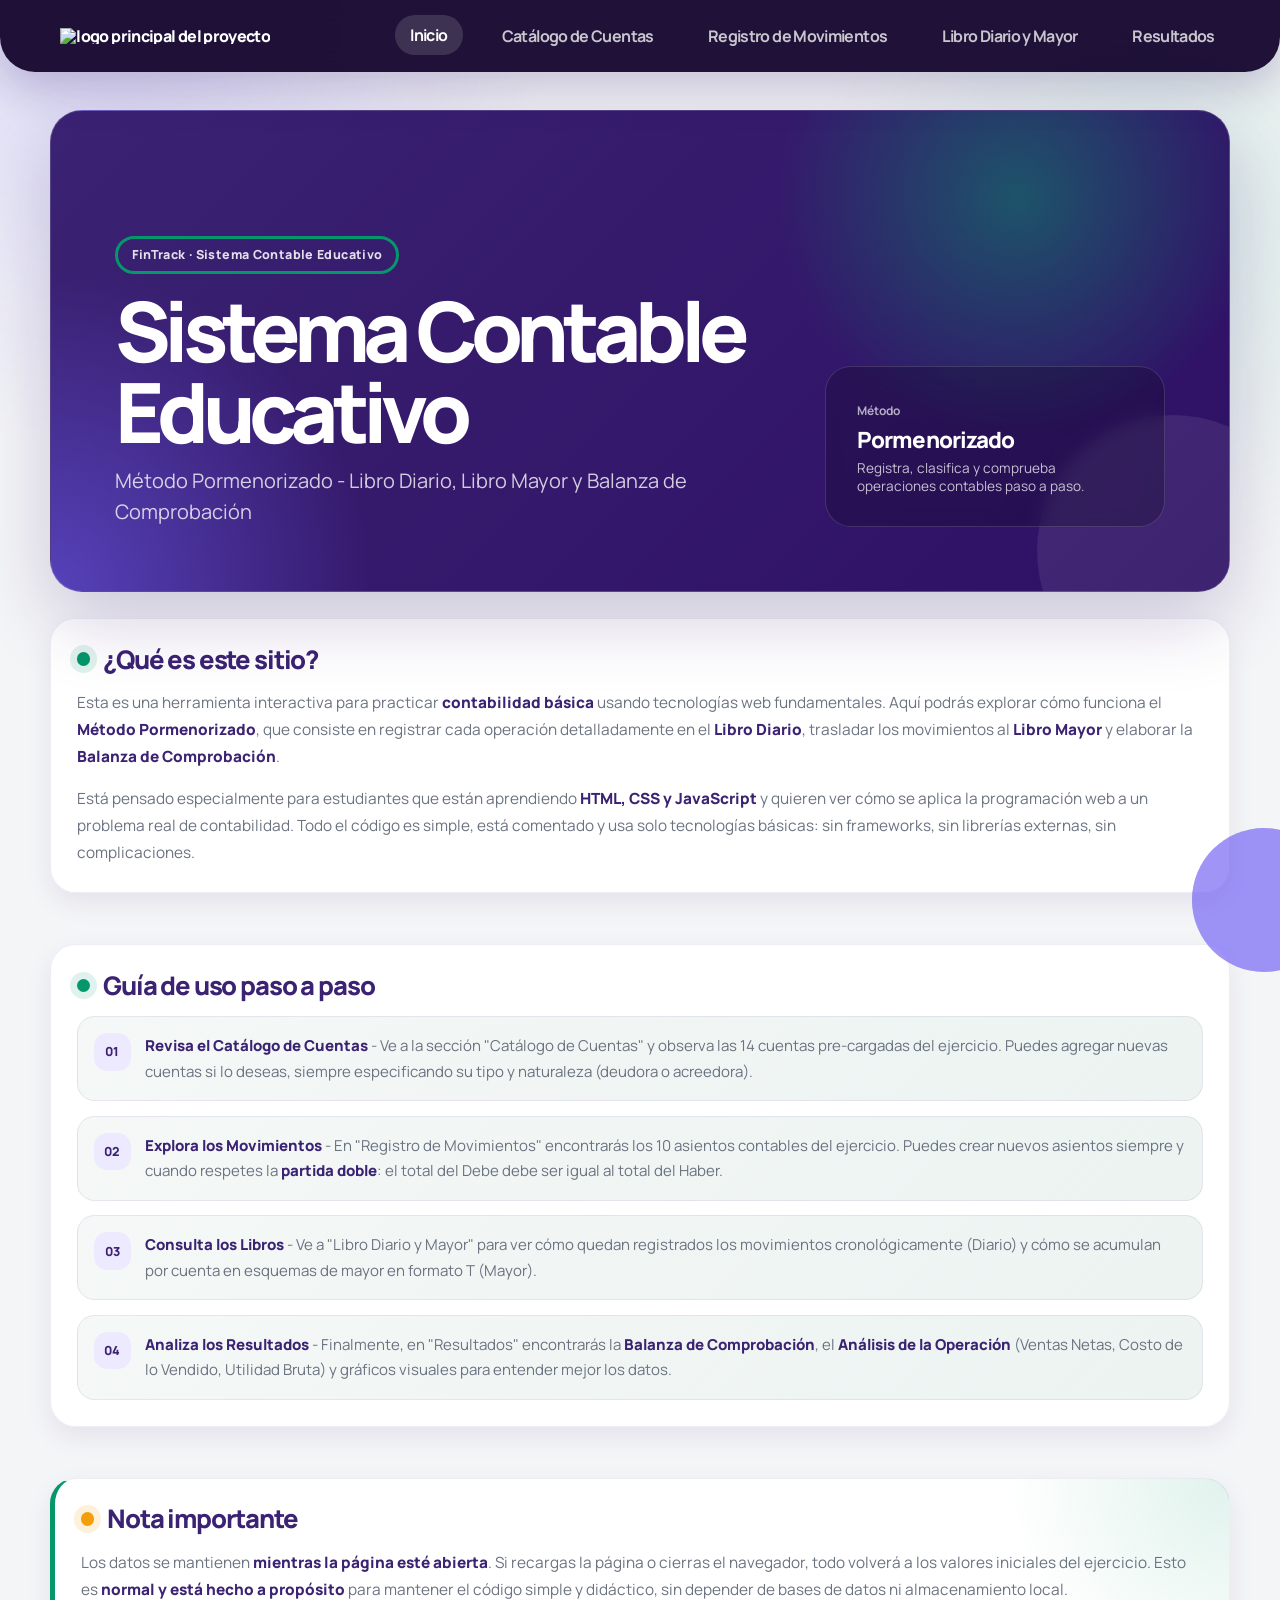
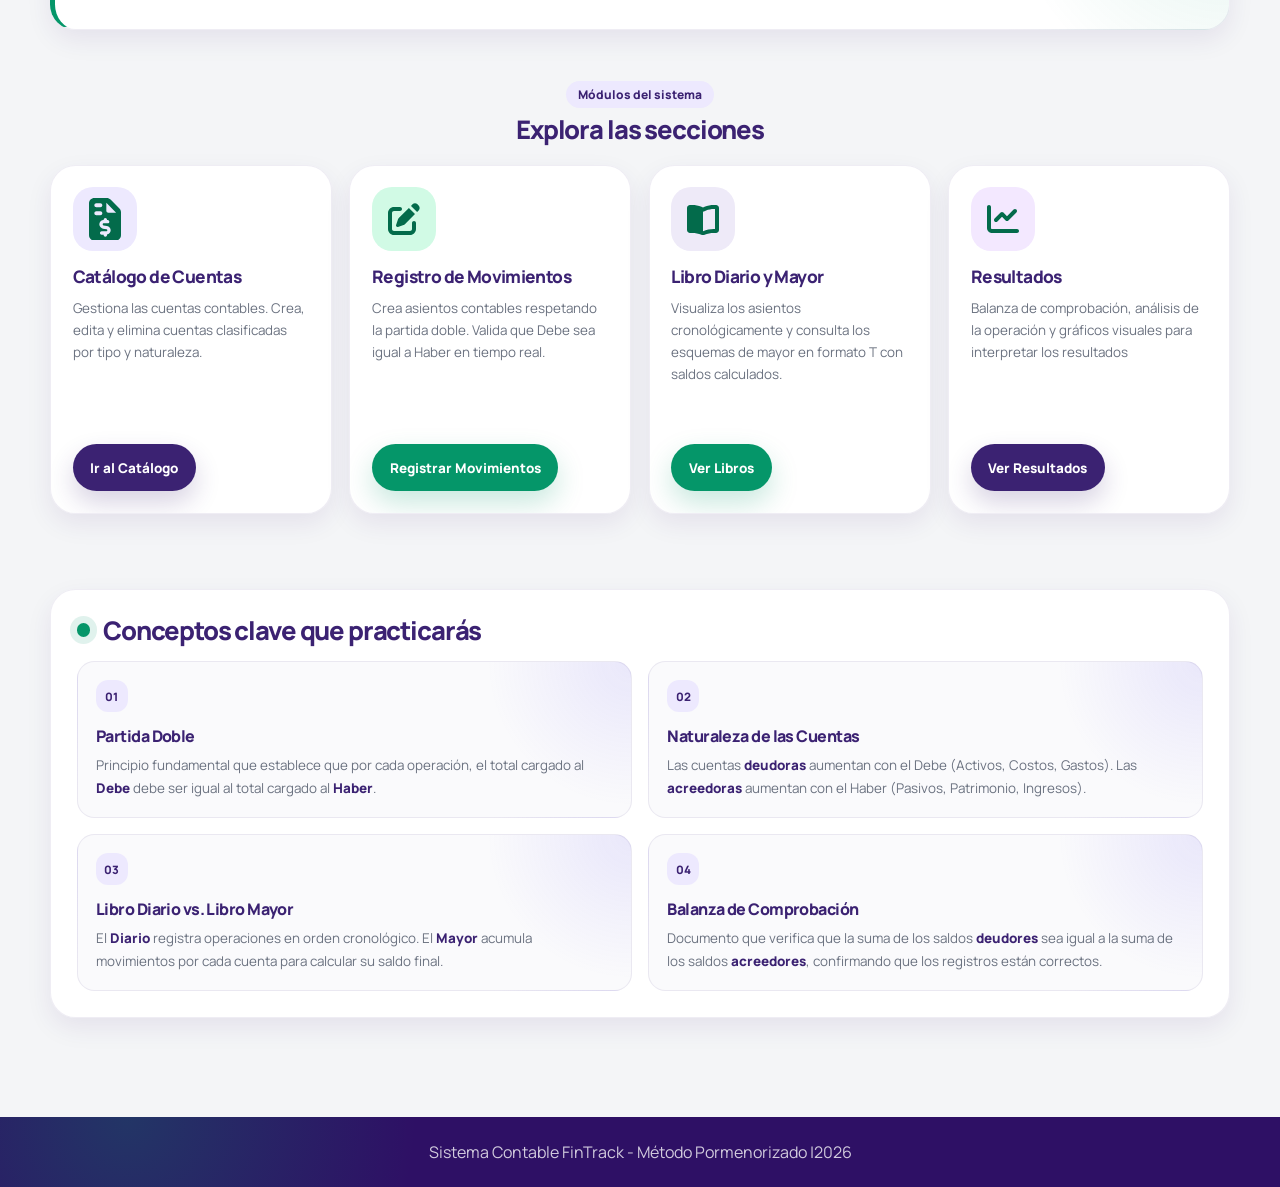
==== commit d5c86d43: "guardando cambios extras" ====
--- a/index.html
+++ b/index.html
@@ -13,7 +13,7 @@
     <nav class="navegacion-principal navegacion-principal--index">
         <div class="contenedor-navegacion index-nav">
             <a href="./index.html" class="titulo-navegacion index-nav__brand" aria-label="Ir a la página principal"></a>
-                Fin-Track
+                <img src="" alt="logo principal del proyecto" class="logo-proyecto">
             </a>
 
 
--- a/src/styles/principal.css
+++ b/src/styles/principal.css
@@ -780,4 +780,17 @@
     .index-module-card .boton {
         width: 100%;
     }
-}+}
+
+/* ==========================================================================
+ ANIMACIONES
+ ========================================================================== */
+
+ /* @keyframes entranceFadeIn {
+    0% {
+        opacity: ;
+    }
+    100% {
+        opacity: ;
+    }
+} */
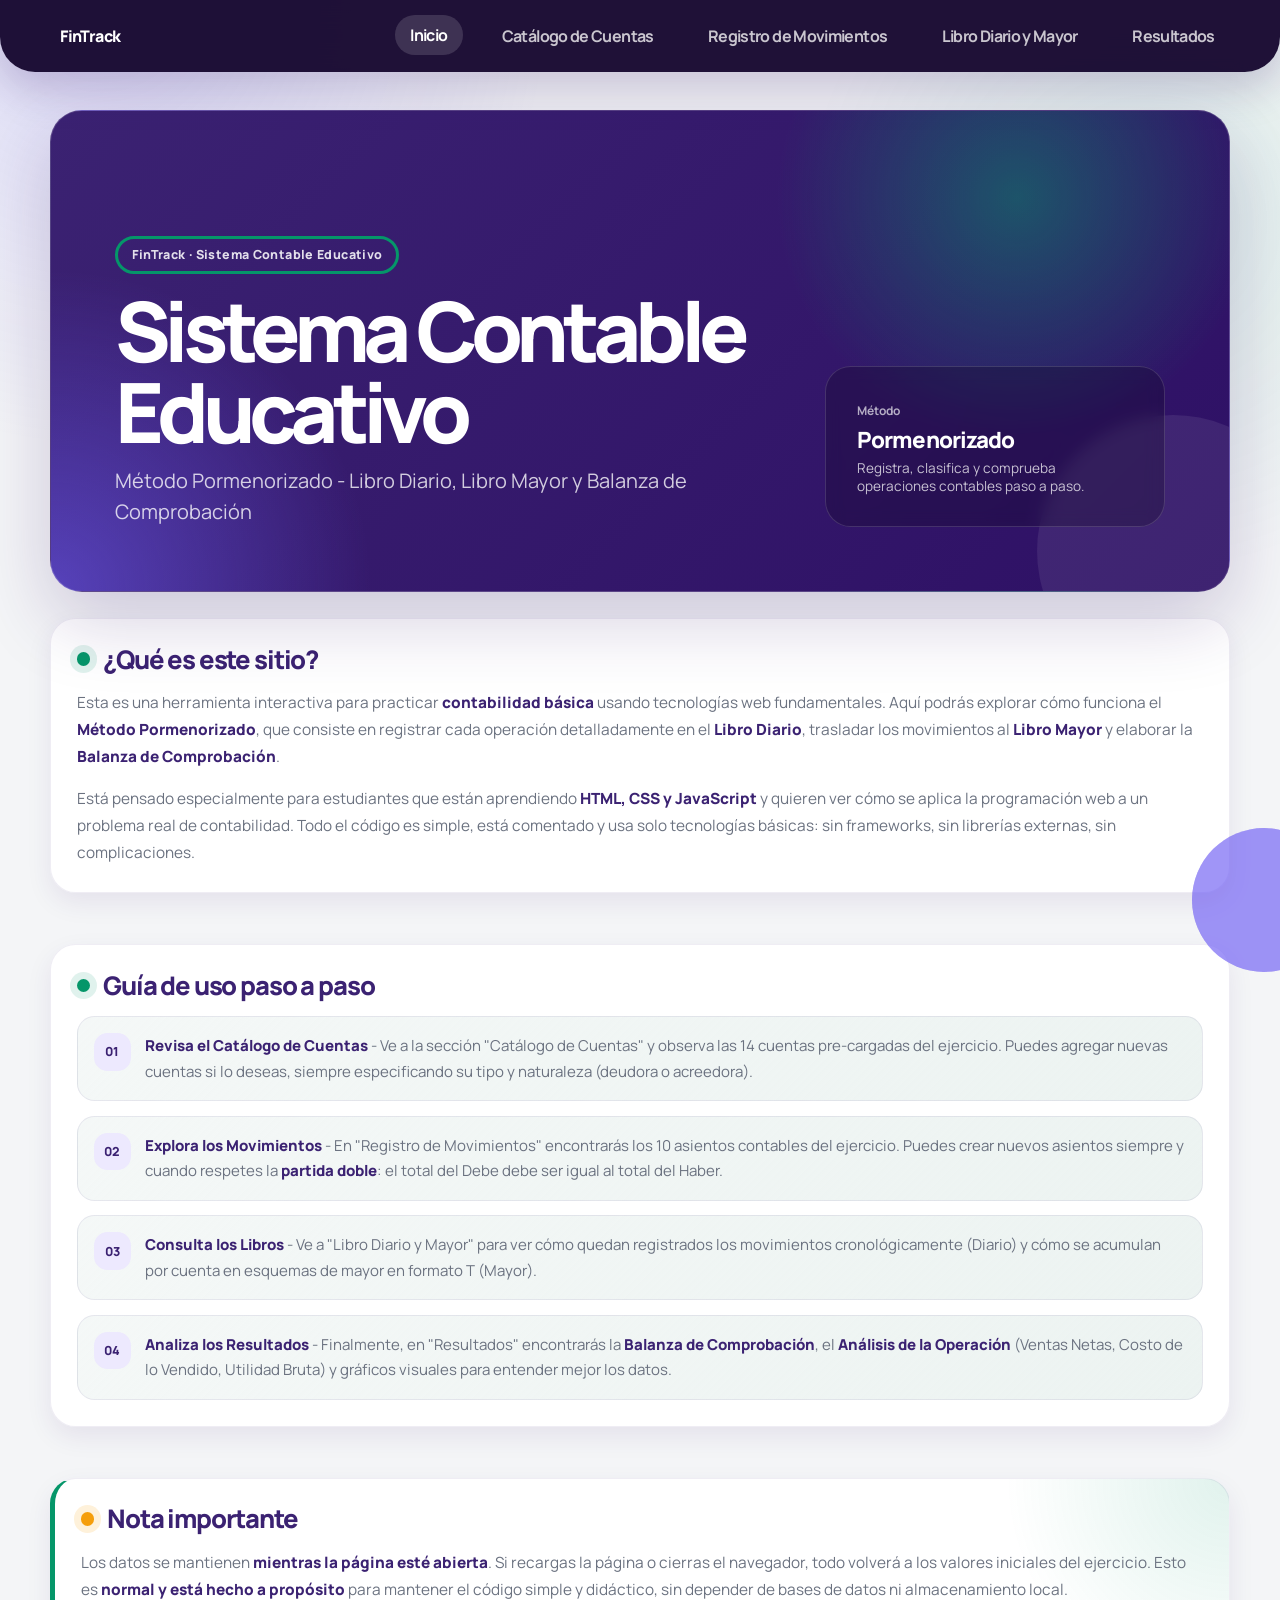
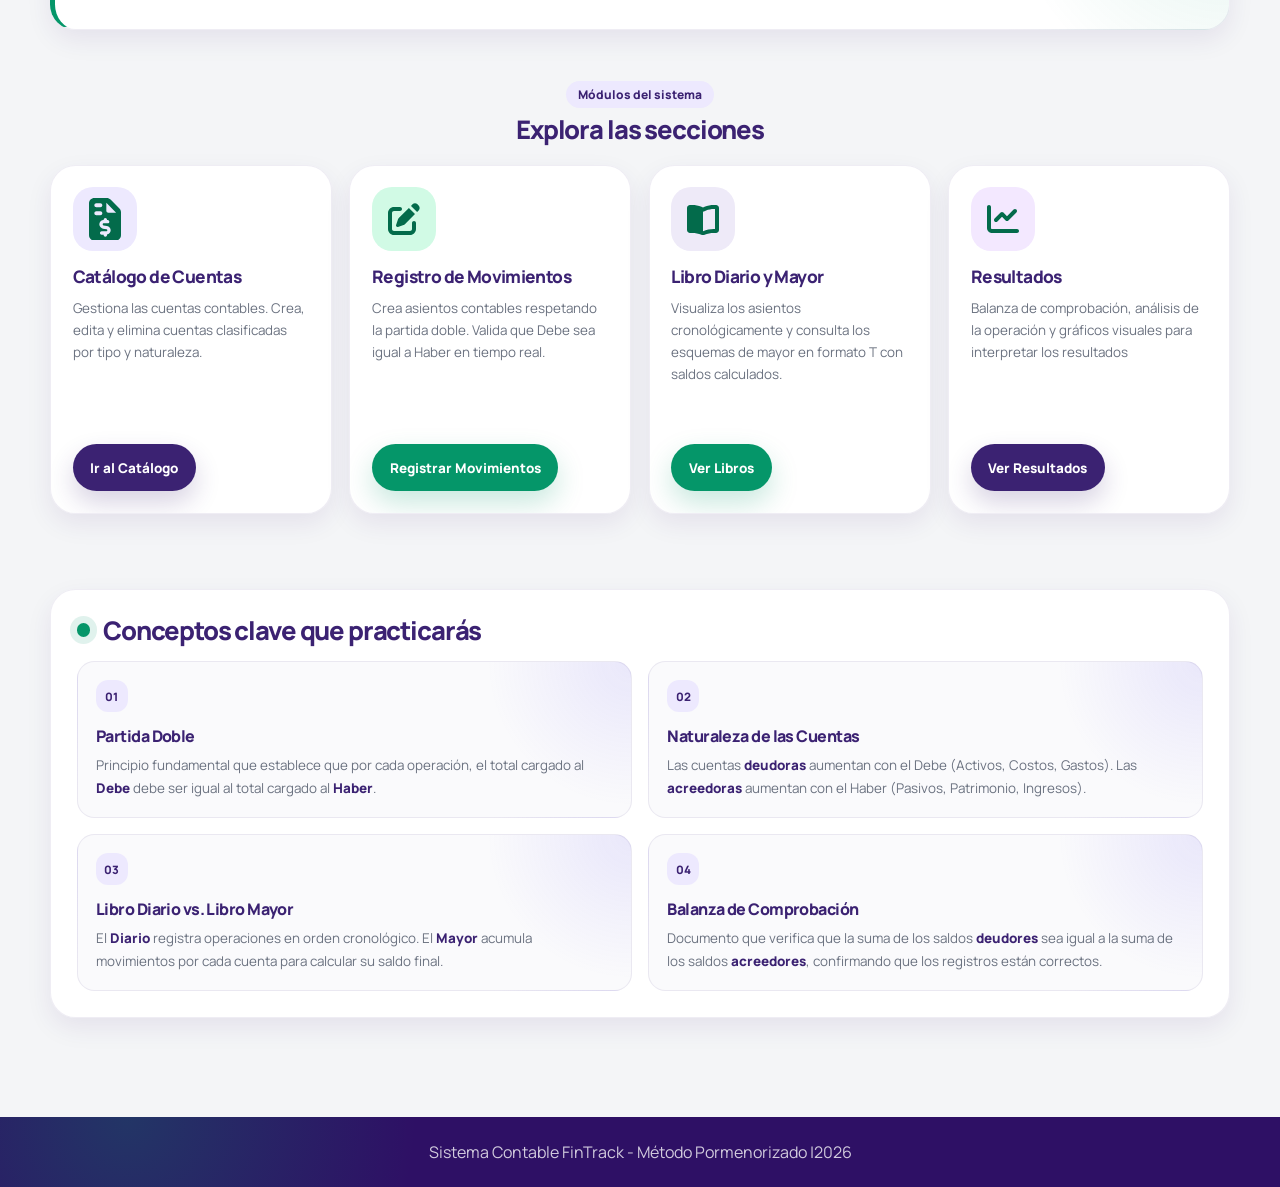
==== commit 4c95e79e: "resolucion de conflictos" ====
--- a/index.html
+++ b/index.html
@@ -3,7 +3,7 @@
 <head>
     <meta charset="UTF-8">
     <meta name="viewport" content="width=device-width, initial-scale=1.0">
-    <title>Sistema Contable Educativo - Método Pormenorizado</title>
+    <title>FinTrack- Método Pormenorizado</title>
 
     <link rel="stylesheet" href="./src/styles/principal.css">
     <link rel="stylesheet" href="./src/styles/index.css">
@@ -13,7 +13,7 @@
     <nav class="navegacion-principal navegacion-principal--index">
         <div class="contenedor-navegacion index-nav">
             <a href="./index.html" class="titulo-navegacion index-nav__brand" aria-label="Ir a la página principal"></a>
-                <img src="" alt="logo principal del proyecto" class="logo-proyecto">
+                FinTrack
             </a>
 
 
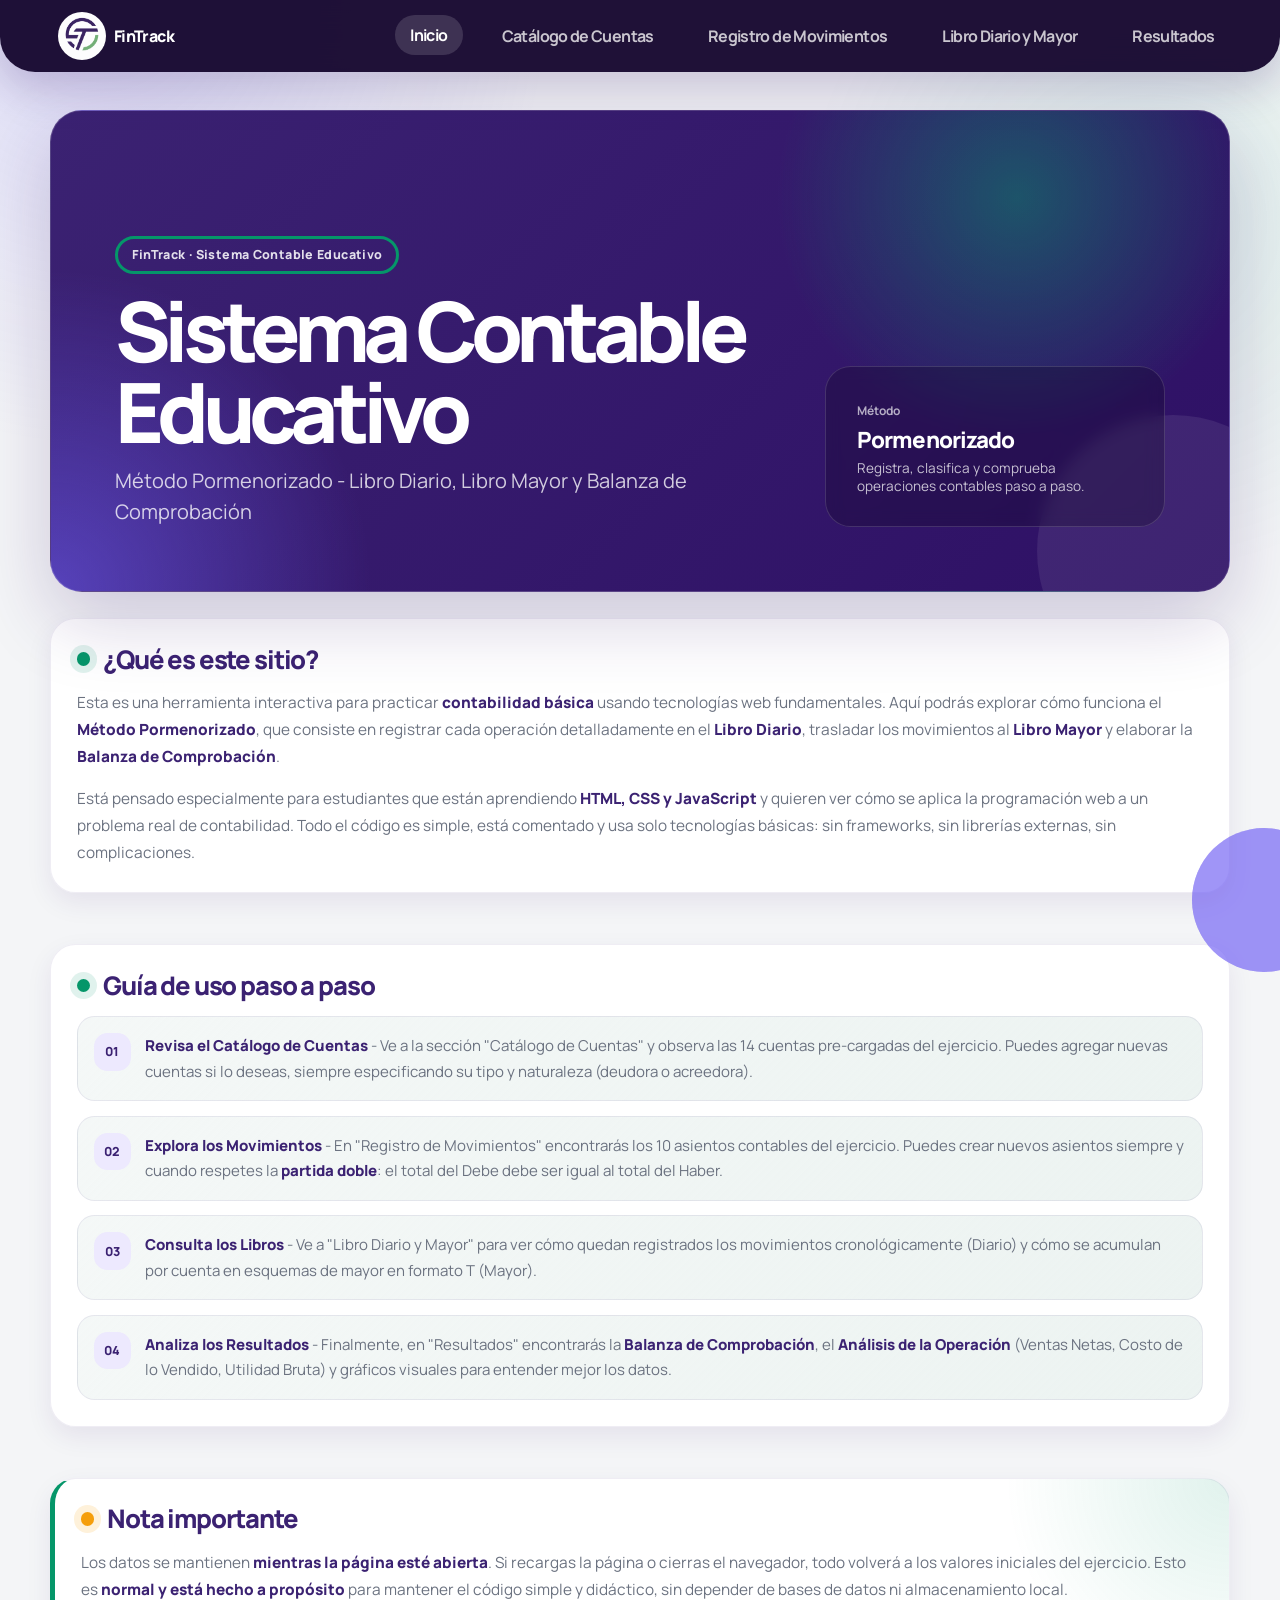
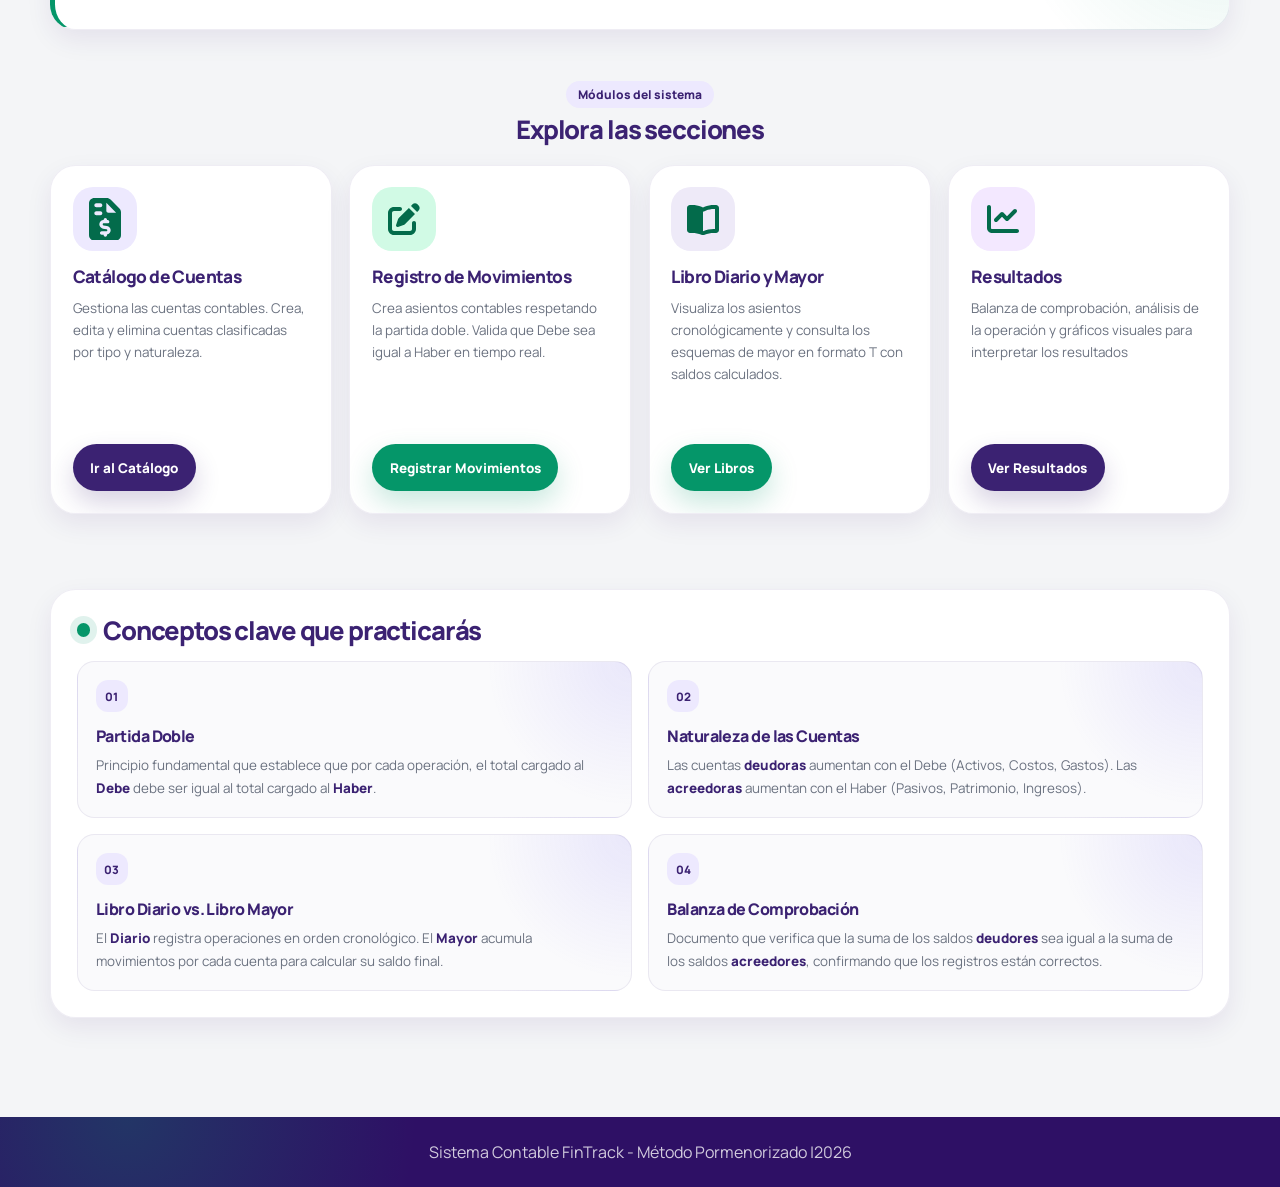
==== commit 35b58bc8: "resolucion de comflicts numero2" ====
--- a/index.html
+++ b/index.html
@@ -12,10 +12,13 @@
 <body>
     <nav class="navegacion-principal navegacion-principal--index">
         <div class="contenedor-navegacion index-nav">
-            <a href="./index.html" class="titulo-navegacion index-nav__brand" aria-label="Ir a la página principal"></a>
-                FinTrack
-            </a>
-
+            <div class="contenedor-logo">
+                <a href="./index.html" class="titulo-navegacion index-nav__brand" aria-label="Ir a la página principal"></a>
+                    <img src="./src/assets/logo-proyecto.png" alt="logo principal del proyecto" class="logo-proyecto">
+                    FinTrack
+                </a>
+            </div>
+            
 
             <button
                 id="boton-menu-hamburguesa"
--- a/src/styles/principal.css
+++ b/src/styles/principal.css
@@ -147,6 +147,12 @@
     box-shadow: 0 16px 42px rgba(46, 16, 101, 0.22);
 }
 
+.logo-proyecto {
+    width: 100%;
+    max-width: 100%;
+    border-radius: 50%;
+
+}
 /* .navegacion-secundaria {
     margin: 0;
     position: relative;
@@ -240,6 +246,13 @@
     cursor: pointer;
 }
 
+.contenedor-logo {
+    display: flex;
+    align-items: center;
+    gap:0.5rem;
+    width: 3rem;
+    height: 100%;
+}
 .index-nav__toggle .linea {
     display: block;
     width: 1.25rem;
@@ -248,7 +261,6 @@
     border-radius: 999px;
     background: var(--ft-white);
 }
-
 
 
 /* =========================================================
@@ -780,17 +792,4 @@
     .index-module-card .boton {
         width: 100%;
     }
-}
-
-/* ==========================================================================
- ANIMACIONES
- ========================================================================== */
-
- /* @keyframes entranceFadeIn {
-    0% {
-        opacity: ;
-    }
-    100% {
-        opacity: ;
-    }
-} */+}
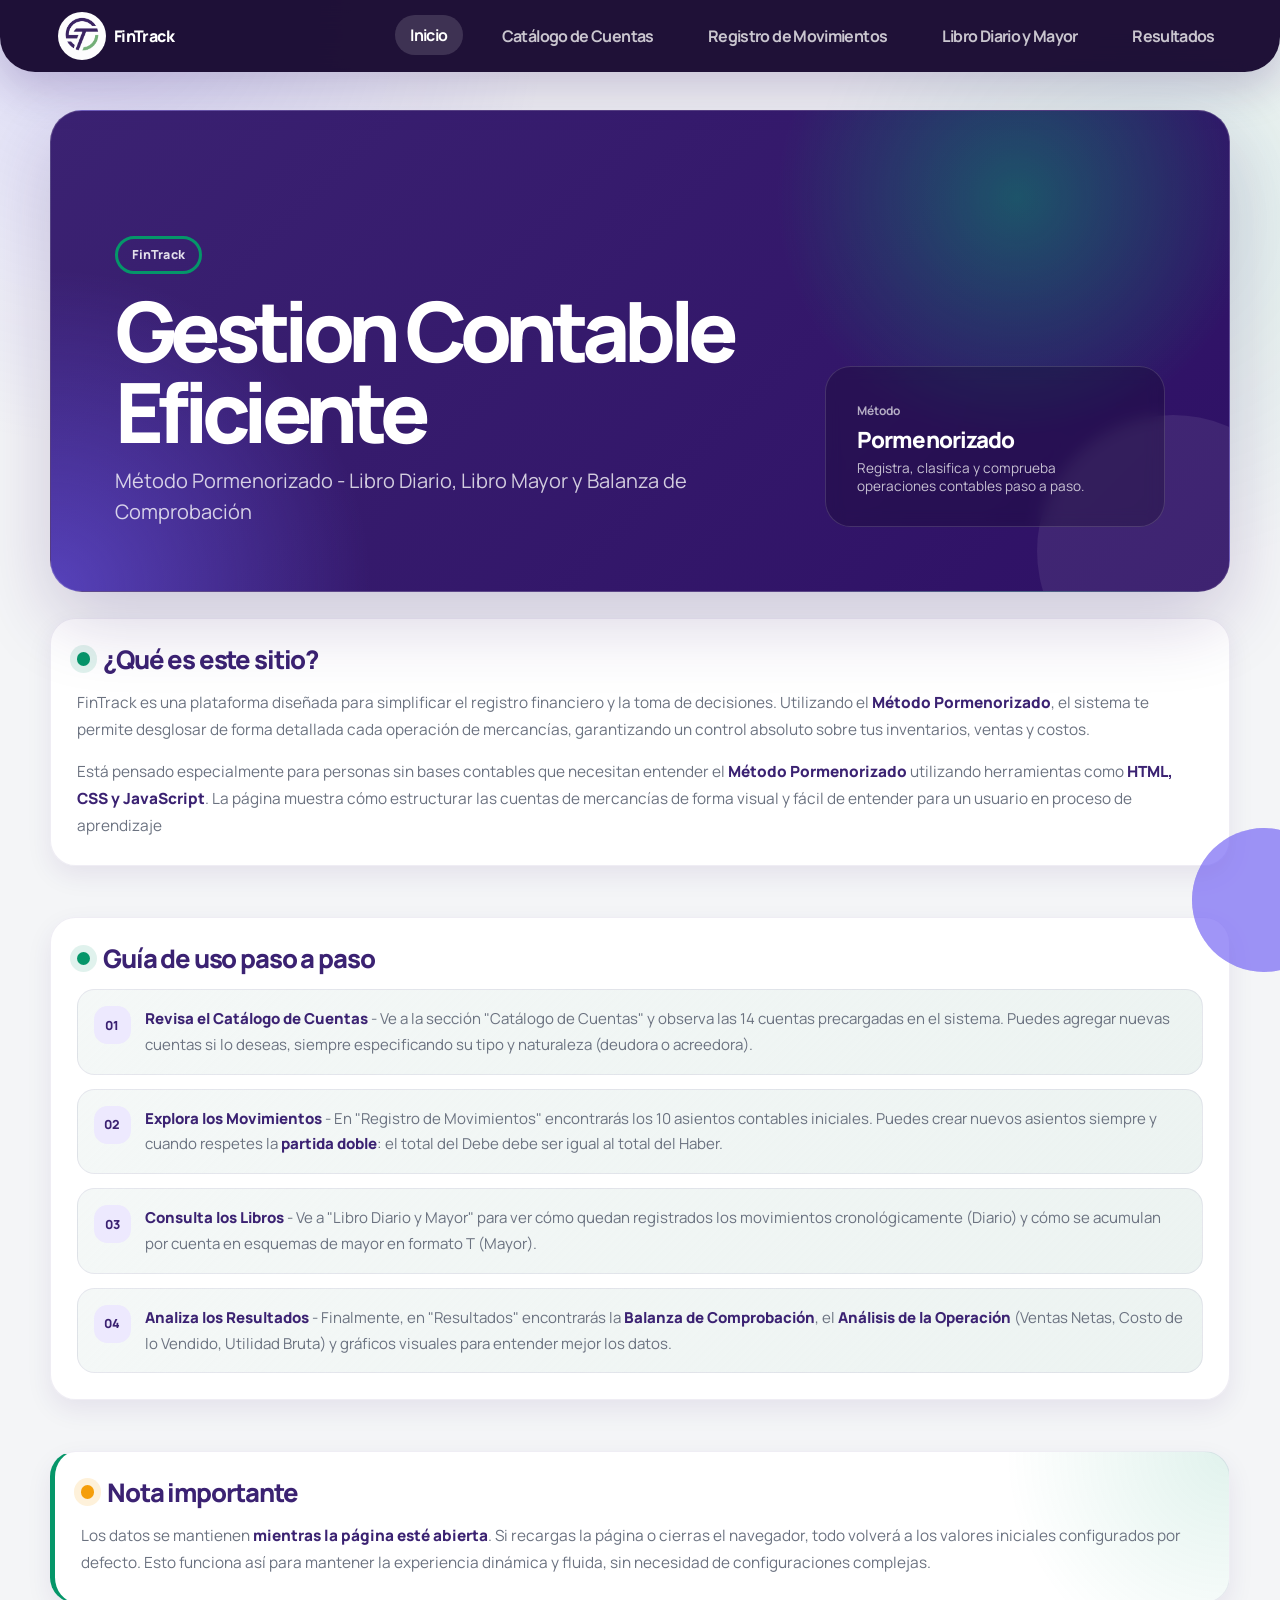
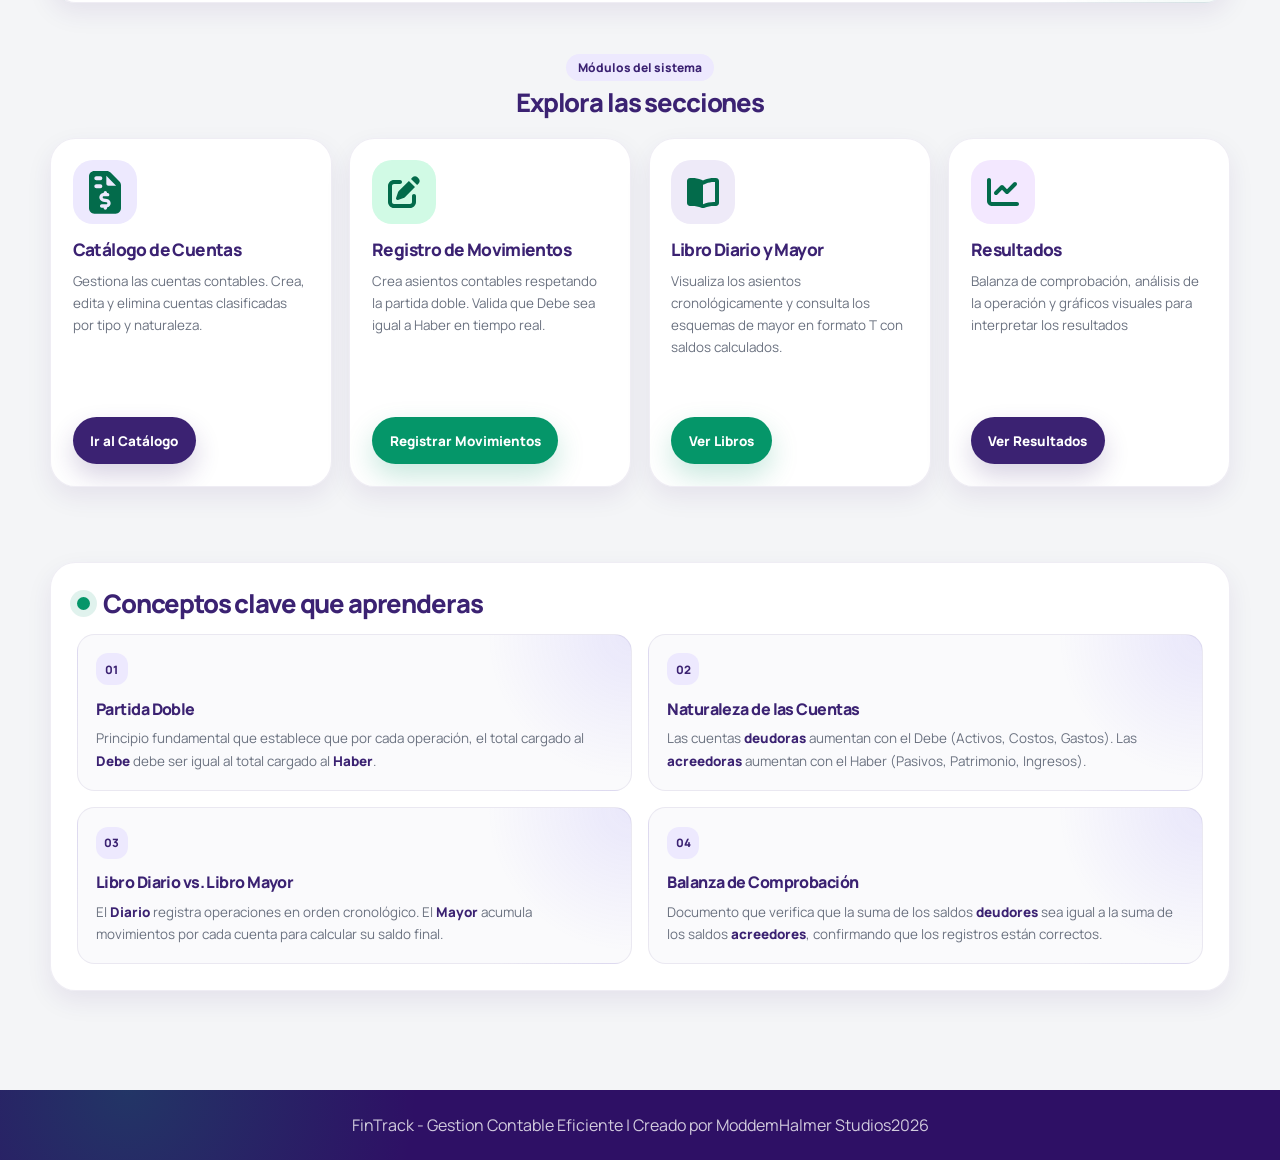
==== commit 324ffec7: "resolucion de conflictos numero3" ====
--- a/index.html
+++ b/index.html
@@ -60,10 +60,10 @@
 
             <header class="encabezado-pagina index-hero">
                 <div class="index-hero__content">
-                    <span class="index-hero__eyebrow">FinTrack · Sistema Contable Educativo</span>
+                    <span class="index-hero__eyebrow">FinTrack</span>
 
                     <h1 class="titulo-principal index-hero__title">
-                        Sistema Contable Educativo
+                        Gestion Contable Eficiente
                     </h1>
 
                     <p class="subtitulo-principal index-hero__subtitle">
@@ -88,18 +88,14 @@
 
                 <div class="index-card__body index-intro__body">
                     <p class="index-text">
-                        Esta es una herramienta interactiva para practicar <strong>contabilidad básica</strong>
-                        usando tecnologías web fundamentales. Aquí podrás explorar cómo funciona el
-                        <strong>Método Pormenorizado</strong>, que consiste en registrar cada operación
-                        detalladamente en el <strong>Libro Diario</strong>, trasladar los movimientos al
-                        <strong>Libro Mayor</strong> y elaborar la <strong>Balanza de Comprobación</strong>.
+                        FinTrack es una plataforma diseñada para simplificar el registro financiero y la toma de decisiones.
+                        Utilizando el <strong>Método Pormenorizado</strong>, el sistema te permite desglosar de forma detallada cada operación de mercancías,
+                        garantizando un control absoluto sobre tus inventarios, ventas y costos.
                     </p>
 
                     <p class="index-text index-text--spaced">
-                        Está pensado especialmente para estudiantes que están aprendiendo
-                        <strong>HTML, CSS y JavaScript</strong> y quieren ver cómo se aplica la programación
-                        web a un problema real de contabilidad. Todo el código es simple, está comentado
-                        y usa solo tecnologías básicas: sin frameworks, sin librerías externas, sin complicaciones.
+                        Está pensado especialmente para personas sin bases contables que necesitan entender el <strong>Método Pormenorizado</strong> utilizando herramientas como
+                    <strong>HTML, CSS y JavaScript</strong>. La página muestra cómo estructurar las cuentas de mercancías de forma visual y fácil de entender para un usuario en proceso de aprendizaje
                     </p>
                 </div>
             </section>
@@ -112,29 +108,30 @@
 
                 <ol class="index-guide__list">
                     <li class="index-guide__item">
-                        <strong>Revisa el Catálogo de Cuentas</strong> - Ve a la sección
-                        "Catálogo de Cuentas" y observa las 14 cuentas pre-cargadas del ejercicio.
-                        Puedes agregar nuevas cuentas si lo deseas, siempre especificando su tipo
+                        <strong>Revisa el Catálogo de Cuentas</strong> - Ve a la sección 
+                        "Catálogo de Cuentas" y observa las 14 cuentas precargadas en el sistema. 
+                        Puedes agregar nuevas cuentas si lo deseas, siempre especificando su tipo 
                         y naturaleza (deudora o acreedora).
                     </li>
 
                     <li class="index-guide__item">
-                        <strong>Explora los Movimientos</strong> - En "Registro de Movimientos"
-                        encontrarás los 10 asientos contables del ejercicio. Puedes crear nuevos
-                        asientos siempre y cuando respetes la <strong>partida doble</strong>:
+                        <strong>Explora los Movimientos</strong> - En "Registro de Movimientos" 
+                        encontrarás los 10 asientos contables iniciales. Puedes crear nuevos 
+                        asientos siempre y cuando respetes la <strong>partida doble</strong>: 
                         el total del Debe debe ser igual al total del Haber.
                     </li>
+                    </li>
 
                     <li class="index-guide__item">
-                        <strong>Consulta los Libros</strong> - Ve a "Libro Diario y Mayor" para
-                        ver cómo quedan registrados los movimientos cronológicamente (Diario) y
+                        <strong>Consulta los Libros</strong> - Ve a "Libro Diario y Mayor" para 
+                        ver cómo quedan registrados los movimientos cronológicamente (Diario) y 
                         cómo se acumulan por cuenta en esquemas de mayor en formato T (Mayor).
                     </li>
 
                     <li class="index-guide__item">
-                        <strong>Analiza los Resultados</strong> - Finalmente, en "Resultados"
-                        encontrarás la <strong>Balanza de Comprobación</strong>, el
-                        <strong>Análisis de la Operación</strong> (Ventas Netas, Costo de lo
+                        <strong>Analiza los Resultados</strong> - Finalmente, en "Resultados" 
+                        encontrarás la <strong>Balanza de Comprobación</strong>, el 
+                        <strong>Análisis de la Operación</strong> (Ventas Netas, Costo de lo 
                         Vendido, Utilidad Bruta) y gráficos visuales para entender mejor los datos.
                     </li>
                 </ol>
@@ -147,11 +144,10 @@
                 </div>
 
                 <p class="index-text">
-                    Los datos se mantienen <strong>mientras la página esté abierta</strong>.
-                    Si recargas la página o cierras el navegador, todo volverá a los valores
-                    iniciales del ejercicio. Esto es <strong>normal y está hecho a propósito</strong>
-                    para mantener el código simple y didáctico, sin depender de bases de datos
-                    ni almacenamiento local.
+                    Los datos se mantienen <strong>mientras la página esté abierta</strong>. 
+                    Si recargas la página o cierras el navegador, todo volverá a los valores 
+                    iniciales configurados por defecto. Esto funciona así para mantener la 
+                    experiencia dinámica y fluida, sin necesidad de configuraciones complejas.
                 </p>
             </section>
 
@@ -235,7 +231,7 @@
                 <div class="index-card__header">
                     <span class="index-card__marker"></span>
                     <h2 id="titulo-conceptos" class="titulo-tarjeta index-card__title">
-                        Conceptos clave que practicarás
+                        Conceptos clave que aprenderas
                     </h2>
                 </div>
 
@@ -294,11 +290,12 @@
 
     <footer class="pie-pagina index-footer">
         <p class="texto-pie index-footer__text">
-            Sistema Contable FinTrack - Método Pormenorizado |
+            FinTrack - Gestion Contable Eficiente
+            | Creado por ModdemHalmer Studios
             <span id="anio-actual">2026</span>
         </p>
     </footer>
-
+    
     <script src="scripts/datos.js"></script>
     <script src="scripts/principal.js"></script>
 
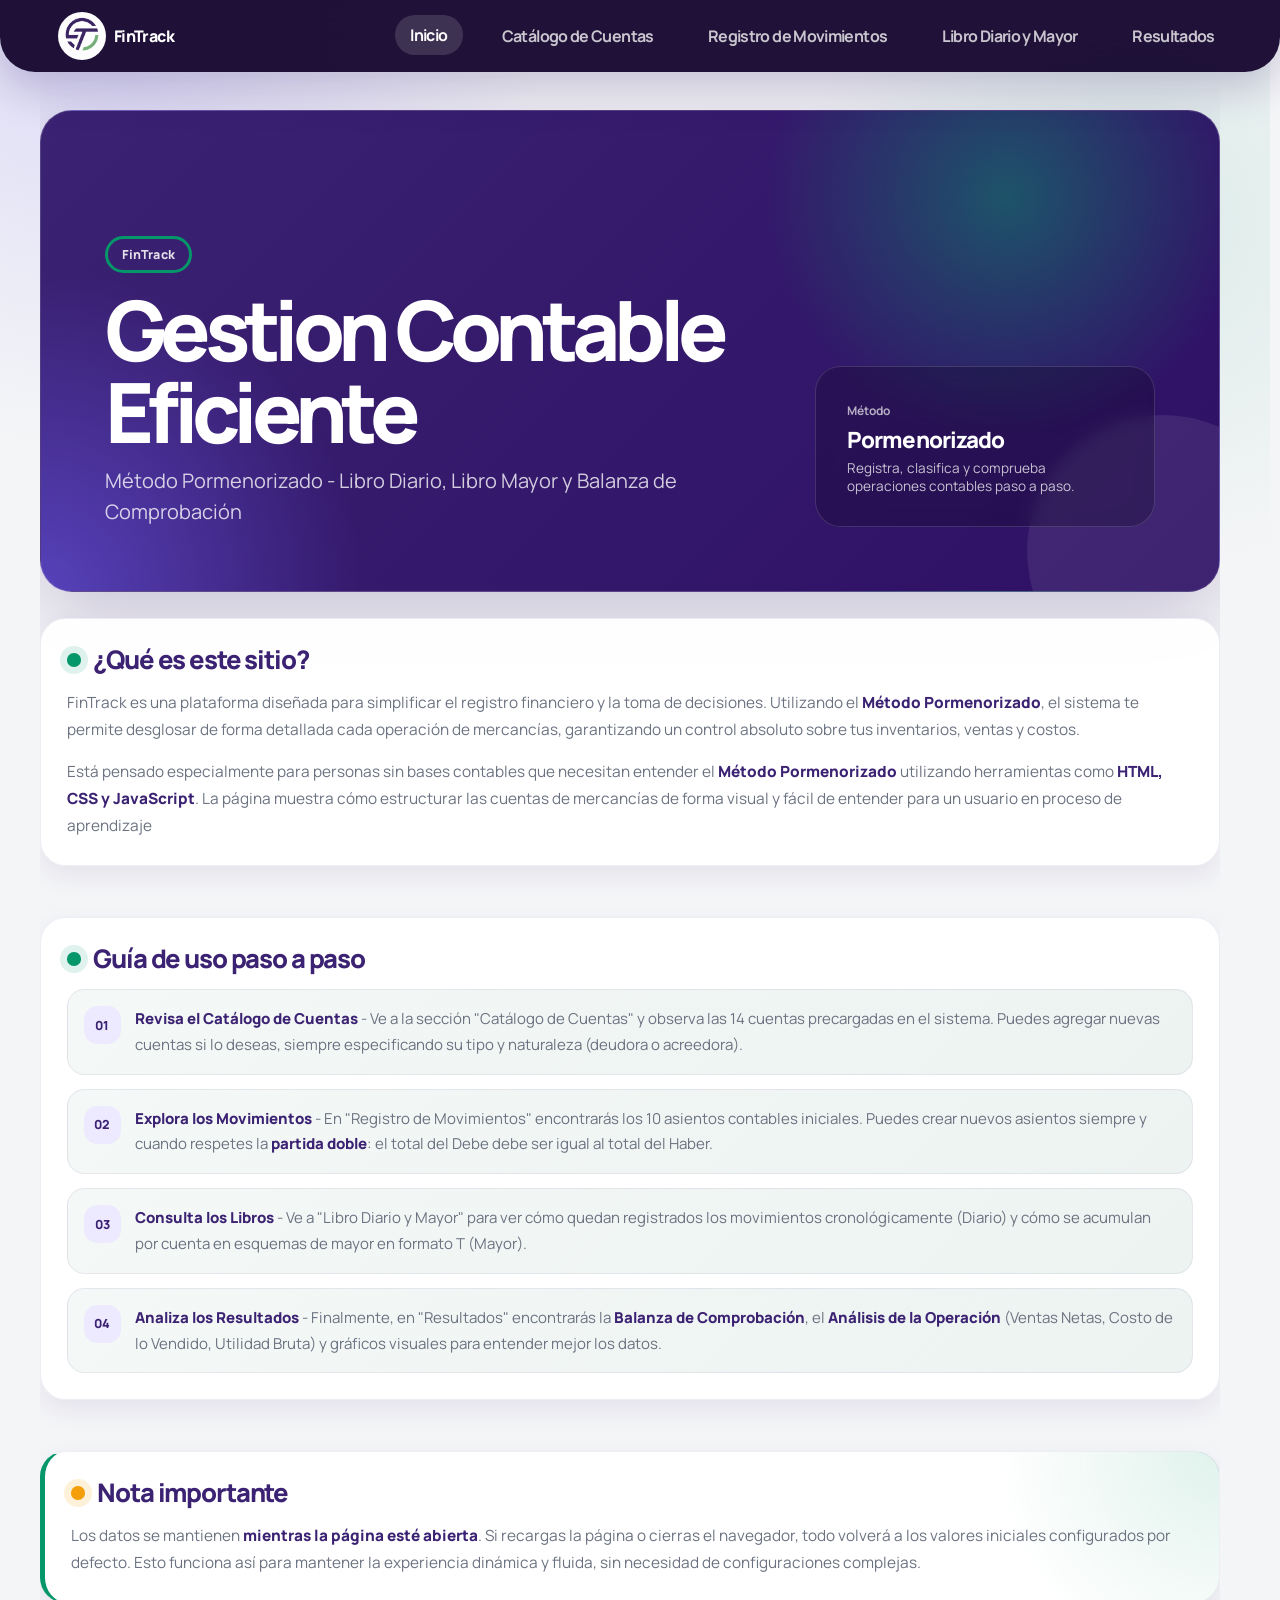
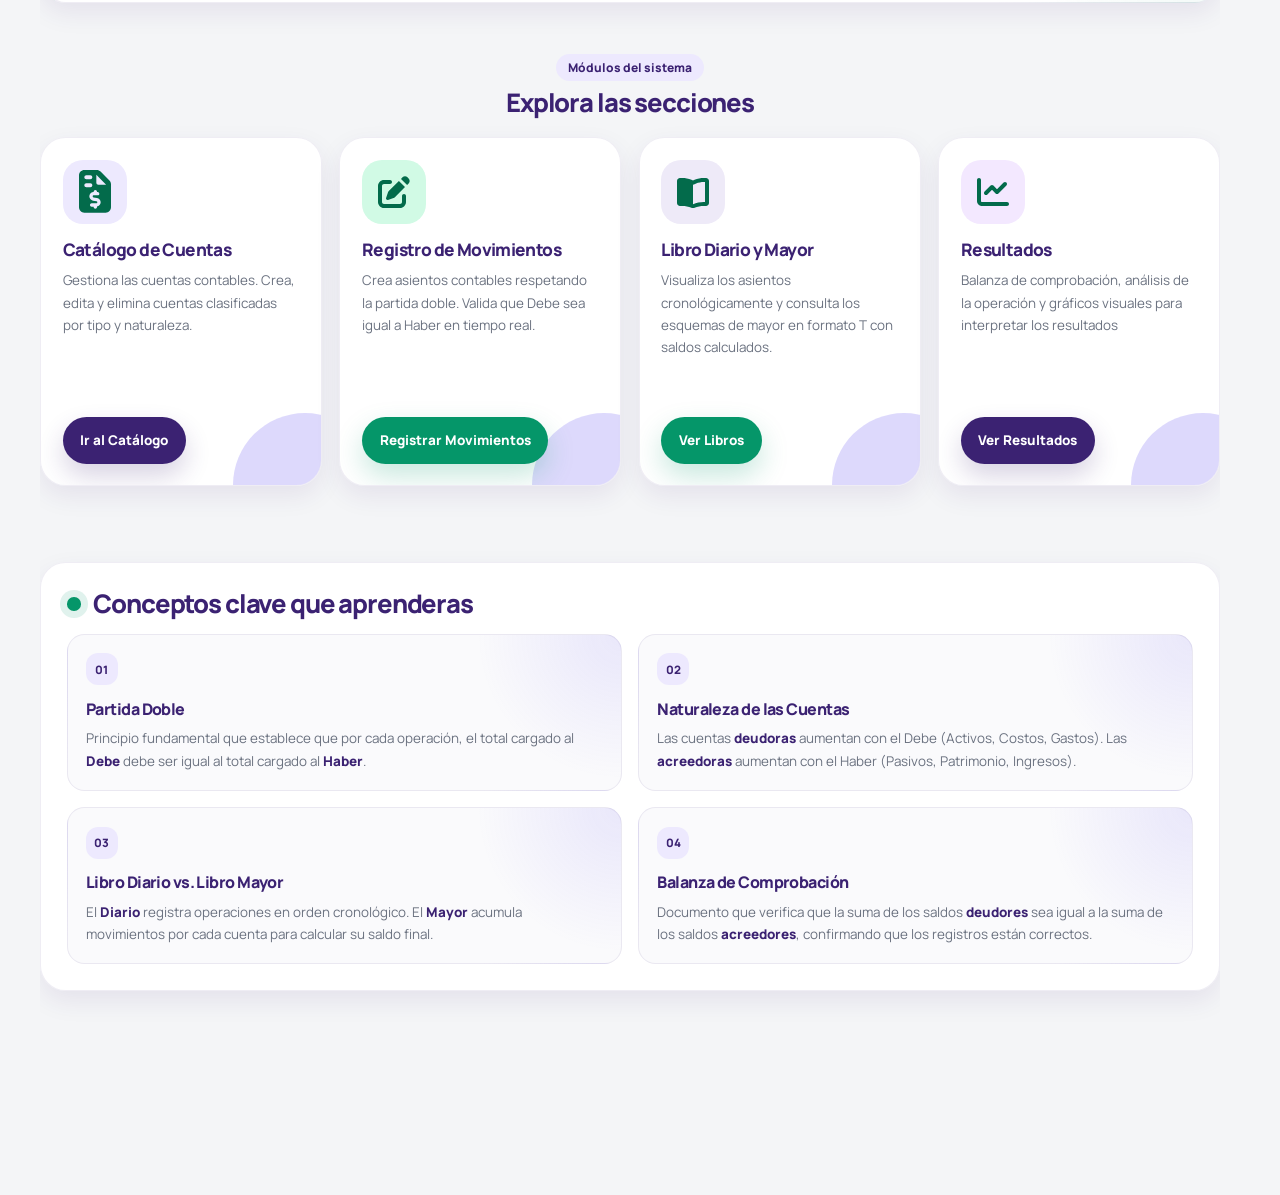
==== commit 3caf19bc: "animacion prueba js + css" ====
--- a/index.html
+++ b/index.html
@@ -295,9 +295,10 @@
             <span id="anio-actual">2026</span>
         </p>
     </footer>
-    
+
     <script src="scripts/datos.js"></script>
     <script src="scripts/principal.js"></script>
+    <script src="./src/scripts/animations/animations.js"></script>
 
     <script>
         document.getElementById('anio-actual').textContent = new Date().getFullYear();
--- a/src/styles/principal.css
+++ b/src/styles/principal.css
@@ -72,6 +72,8 @@
         radial-gradient(circle at 90% 8%, rgba(5, 150, 105, 0.10), transparent 22rem),
         var(--ft-gray-100);
     color: var(--ft-gray-950);
+    overflow-x: hidden;
+    width: 100%;
     
 }
 
@@ -85,6 +87,8 @@
     overflow-x: hidden;
     scrollbar-width: thin; /* Hace la barra más delgada */
     scrollbar-color: #5c22c5 #1a0933; /* Color del tirador (morado) y del fondo (oscuro) */
+    overflow-y: scroll;
+    scrollbar-gutter: stable;
 }
 
 
@@ -115,13 +119,16 @@
 .index-main {
     margin-top:0 ;
     padding: calc(4.5rem + 2.4rem) 1rem 3rem;
+    overflow-x: clip;
 }
 
 .index-container {
     width: min(100%, 1180px);
     max-width: 1180px;
     margin-inline: auto;
-}
+    overflow-x: clip;
+}
+
 
 strong {
     color: var(--ft-purple-800);
@@ -792,4 +799,68 @@
     .index-module-card .boton {
         width: 100%;
     }
+}
+
+
+
+/* =========================================================
+   ANIMACIONES GLOBALES FINTRACK
+   Header + scroll reveal
+========================================================= */
+
+html.animaciones-activas .navegacion-principal--index {
+    opacity: 0;
+    transform: translate3d(0, -1.15rem, 0);
+    transition:
+        opacity 720ms ease,
+        transform 720ms cubic-bezier(0.16, 1, 0.3, 1);
+}
+
+html.animaciones-activas .navegacion-principal--index.animacion-header-visible {
+    opacity: 1;
+    transform: translate3d(0, 0, 0);
+}
+
+html.animaciones-activas .animacion-scroll {
+    opacity: 0;
+    transition:
+        opacity 760ms ease,
+        transform 760ms cubic-bezier(0.16, 1, 0.3, 1);
+    transition-delay: var(--animacion-delay, 0ms);
+    will-change: opacity, transform;
+}
+
+html.animaciones-activas .animacion-desde-abajo {
+    transform: translate3d(0, 2.2rem, 0);
+}
+
+html.animaciones-activas .animacion-desde-derecha {
+    transform: translate3d(1.2rem, 0, 0);
+}
+
+html.animaciones-activas .animacion-desde-izquierda {
+    transform: translate3d(-1.2rem, 0, 0);
+}
+
+html.animaciones-activas .animacion-scroll.animacion-visible {
+    opacity: 1;
+    transform: translate3d(0, 0, 0);
+}
+
+/* Micro mejora visual cuando aparecen tarjetas */
+html.animaciones-activas .index-module-card.animacion-visible,
+html.animaciones-activas .index-concept-card.animacion-visible,
+html.animaciones-activas .index-card.animacion-visible {
+    will-change: auto;
+}
+
+/* Respeta accesibilidad */
+@media (prefers-reduced-motion: reduce) {
+    html.animaciones-activas .navegacion-principal--index,
+    html.animaciones-activas .animacion-scroll {
+        opacity: 1;
+        transform: none;
+        transition: none;
+        will-change: auto;
+    }
 }
